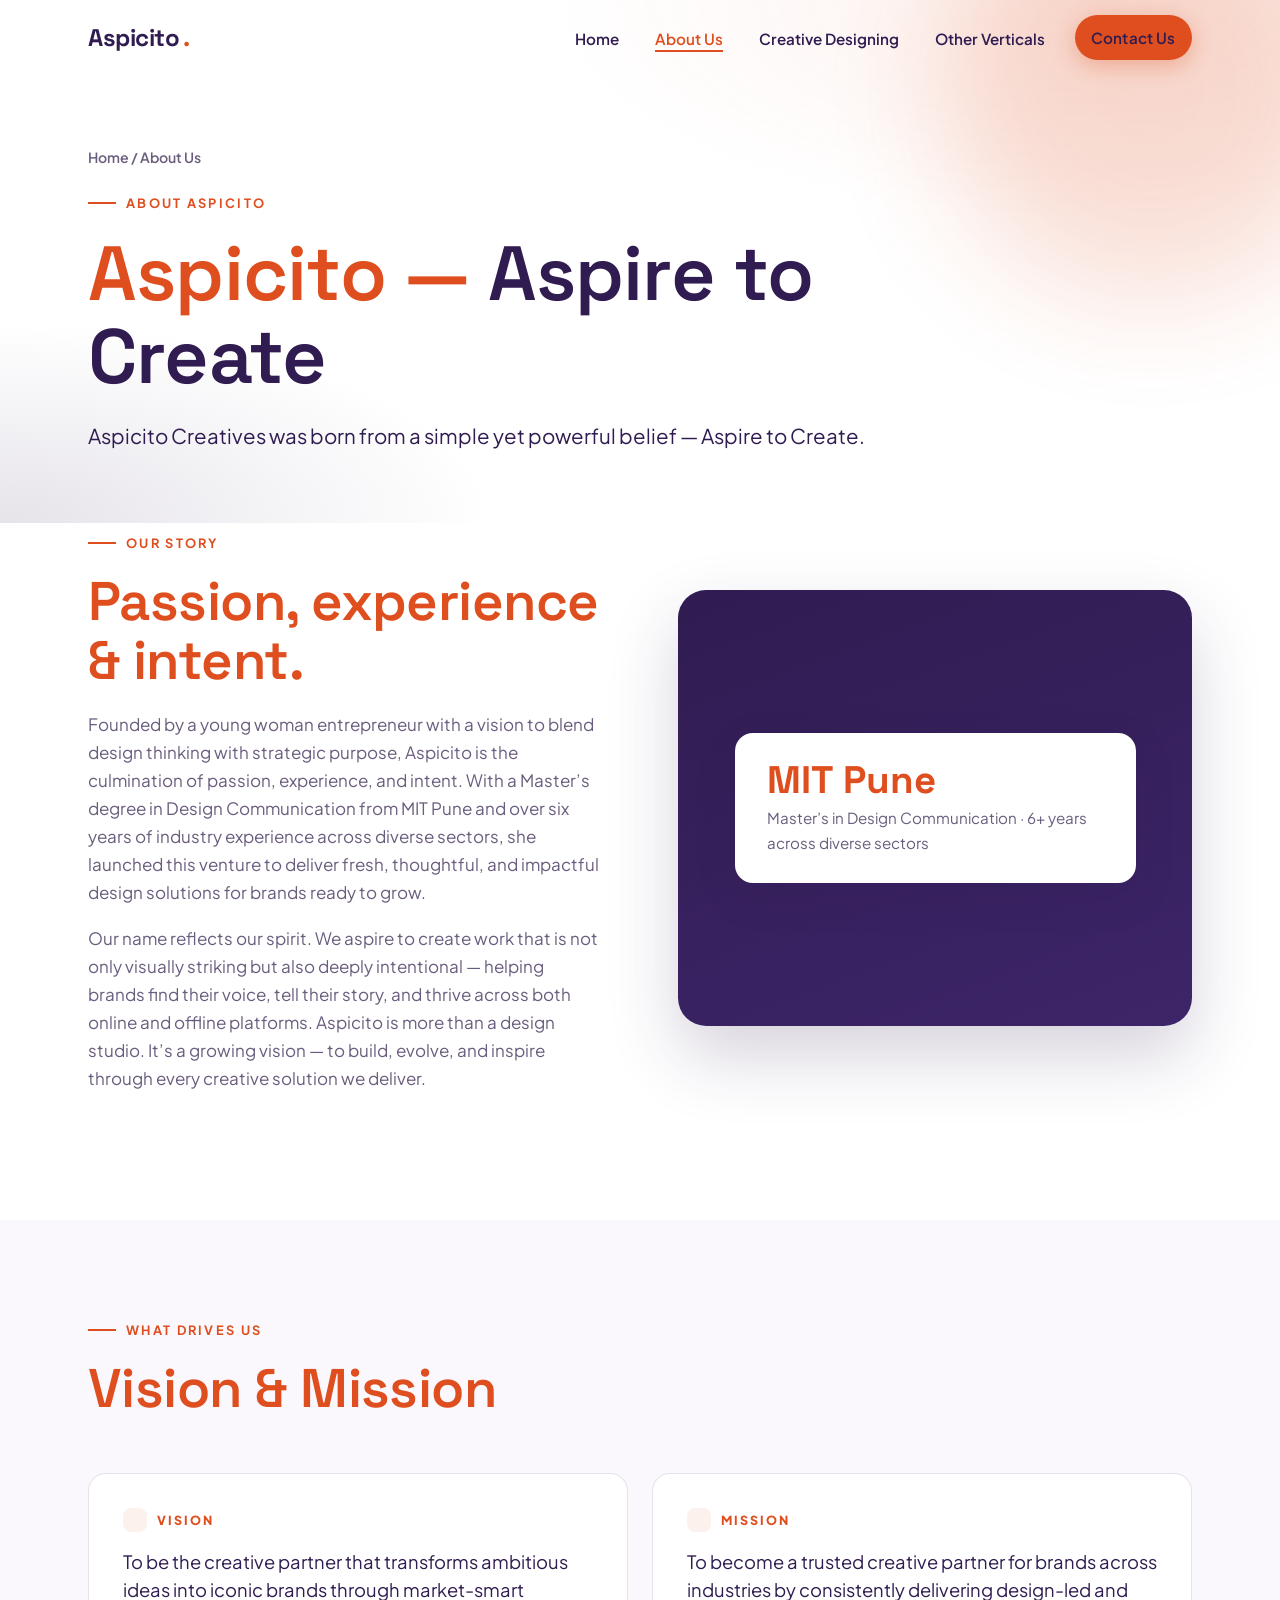
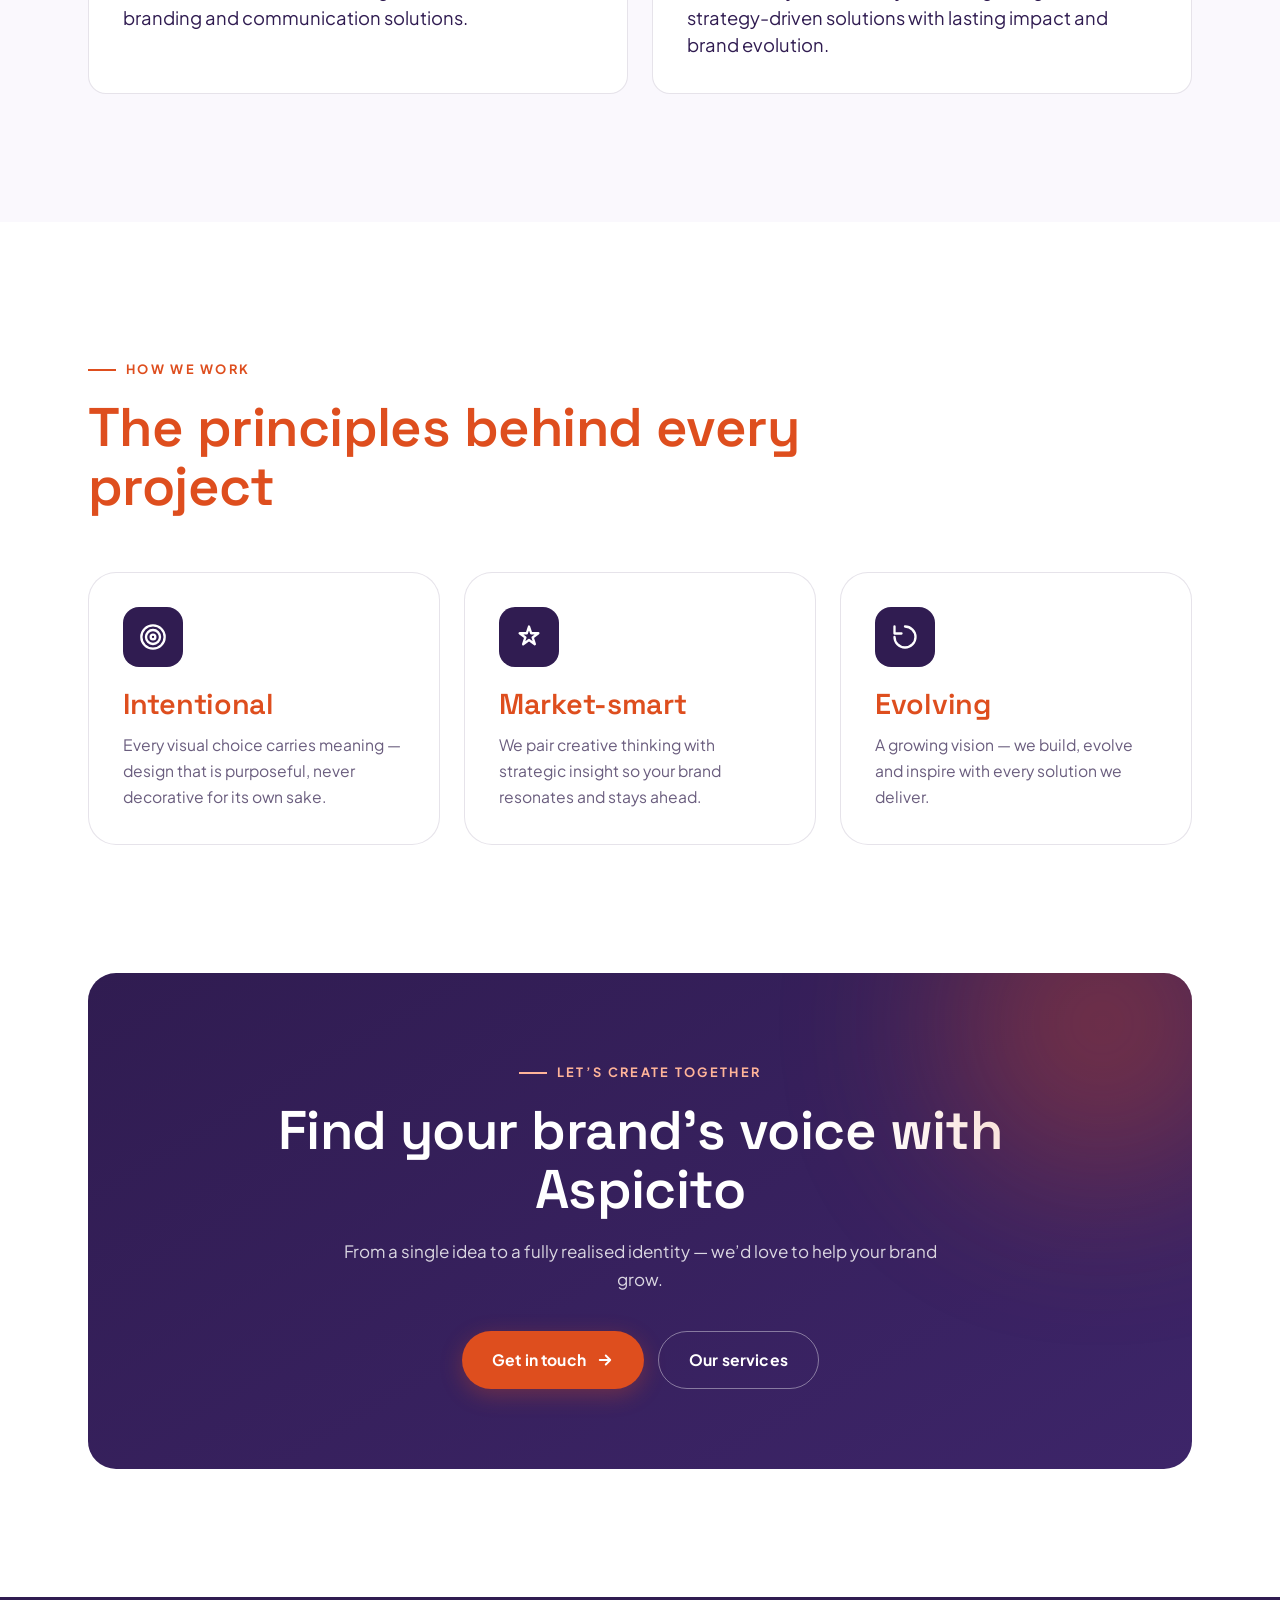
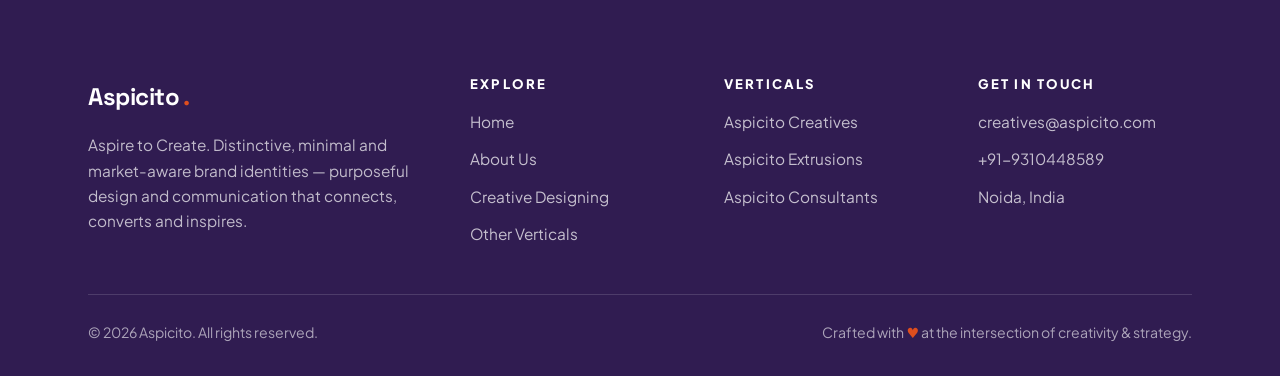
==== about.html @ 3bd6c70f "Website" ====
<!DOCTYPE html>
<html lang="en">
<head>
  <meta charset="UTF-8" />
  <meta name="viewport" content="width=device-width, initial-scale=1.0" />
  <title>About Us — Aspicito Creatives | Aspire to Create</title>
  <meta name="description" content="Aspicito Creatives was born from a simple yet powerful belief — Aspire to Create. Founded by a young woman entrepreneur blending design thinking with strategic purpose." />
  <link rel="preconnect" href="https://fonts.googleapis.com" />
  <link rel="preconnect" href="https://fonts.gstatic.com" crossorigin />
  <link href="https://fonts.googleapis.com/css2?family=Plus+Jakarta+Sans:wght@400;500;600;700;800&family=Space+Grotesk:wght@500;600;700&display=swap" rel="stylesheet" />
  <link rel="stylesheet" href="css/style.css" />
</head>
<body>
  <div class="scroll-progress"></div>

  <header class="header">
    <nav class="nav">
      <a href="index.html" class="brand">Aspicito<span class="dot">.</span></a>
      <ul class="nav-links">
        <li><a href="index.html">Home</a></li>
        <li><a href="about.html" class="active">About Us</a></li>
        <li><a href="creative-designing.html">Creative Designing</a></li>
        <li><a href="other-verticals.html">Other Verticals</a></li>
        <li><a href="contact.html" class="btn btn-secondary nav-cta">Contact Us</a></li>
      </ul>
      <button class="burger" aria-label="Toggle menu" aria-expanded="false"><span></span><span></span><span></span></button>
    </nav>
  </header>

  <main>
    <section class="page-hero">
      <div class="hero-bg"></div>
      <span class="blob b1"></span>
      <div class="container">
        <p class="crumb reveal"><a href="index.html">Home</a> / About Us</p>
        <span class="eyebrow reveal">About Aspicito</span>
        <h1 class="reveal" data-delay="1">Aspicito — <span class="ink">Aspire to Create</span></h1>
        <p class="lead reveal" data-delay="2">Aspicito Creatives was born from a simple yet powerful belief — Aspire to Create.</p>
      </div>
    </section>

    <!-- Story -->
    <section class="section-pad" style="padding-top:0;">
      <div class="container">
        <div class="split">
          <div class="split-body reveal">
            <span class="eyebrow">Our story</span>
            <h2>Passion, experience &amp; intent.</h2>
            <p style="margin-top:20px;color:var(--muted)">Founded by a young woman entrepreneur with a vision to blend design thinking with strategic purpose, Aspicito is the culmination of passion, experience, and intent. With a Master’s degree in Design Communication from MIT Pune and over six years of industry experience across diverse sectors, she launched this venture to deliver fresh, thoughtful, and impactful design solutions for brands ready to grow.</p>
            <p style="margin-top:18px;color:var(--muted)">Our name reflects our spirit. We aspire to create work that is not only visually striking but also deeply intentional — helping brands find their voice, tell their story, and thrive across both online and offline platforms. Aspicito is more than a design studio. It’s a growing vision — to build, evolve, and inspire through every creative solution we deliver.</p>
          </div>
          <div class="split-media reveal" data-delay="1">
            <div class="media-frame">
              <div class="mono">A.</div>
              <div class="badge">
                <div class="k">MIT Pune</div>
                <div class="v">Master’s in Design Communication · 6+ years across diverse sectors</div>
              </div>
            </div>
          </div>
        </div>
      </div>
    </section>

    <!-- Vision & Mission -->
    <section class="section-pad why" style="padding-top:clamp(48px,8vw,90px)">
      <div class="container">
        <div class="section-head reveal">
          <span class="eyebrow">What drives us</span>
          <h2>Vision &amp; Mission</h2>
        </div>
        <div class="grid grid-2">
          <div class="mv-card reveal">
            <span class="label">Vision</span>
            <p>To be the creative partner that transforms ambitious ideas into iconic brands through market-smart branding and communication solutions.</p>
          </div>
          <div class="mv-card reveal" data-delay="1">
            <span class="label">Mission</span>
            <p>To become a trusted creative partner for brands across industries by consistently delivering design-led and strategy-driven solutions with lasting impact and brand evolution.</p>
          </div>
        </div>
      </div>
    </section>

    <!-- Values -->
    <section class="section-pad">
      <div class="container">
        <div class="section-head reveal">
          <span class="eyebrow">How we work</span>
          <h2>The principles behind every project</h2>
        </div>
        <div class="grid grid-3">
          <article class="card reveal">
            <div class="icon"><svg viewBox="0 0 24 24" fill="none" stroke="currentColor" stroke-width="2" stroke-linecap="round" stroke-linejoin="round"><circle cx="12" cy="12" r="10"/><circle cx="12" cy="12" r="6"/><circle cx="12" cy="12" r="2"/></svg></div>
            <h3>Intentional</h3>
            <p>Every visual choice carries meaning — design that is purposeful, never decorative for its own sake.</p>
          </article>
          <article class="card reveal" data-delay="1">
            <div class="icon"><svg viewBox="0 0 24 24" fill="none" stroke="currentColor" stroke-width="2" stroke-linecap="round" stroke-linejoin="round"><path d="m12 3 1.9 5.8H20l-4.9 3.6 1.9 5.8L12 14.6 7 18.2l1.9-5.8L4 8.8h6.1L12 3Z"/></svg></div>
            <h3>Market-smart</h3>
            <p>We pair creative thinking with strategic insight so your brand resonates and stays ahead.</p>
          </article>
          <article class="card reveal" data-delay="2">
            <div class="icon"><svg viewBox="0 0 24 24" fill="none" stroke="currentColor" stroke-width="2" stroke-linecap="round" stroke-linejoin="round"><path d="M3 12a9 9 0 1 0 9-9"/><path d="M3 3v6h6"/></svg></div>
            <h3>Evolving</h3>
            <p>A growing vision — we build, evolve and inspire with every solution we deliver.</p>
          </article>
        </div>
      </div>
    </section>

    <!-- CTA -->
    <section class="section-pad" style="padding-top:0;">
      <div class="container">
        <div class="cta reveal">
          <span class="eyebrow">Let’s create together</span>
          <h2>Find your brand’s voice with Aspicito</h2>
          <p>From a single idea to a fully realised identity — we’d love to help your brand grow.</p>
          <div class="hero-actions">
            <a href="contact.html" class="btn btn-secondary">Get in touch
              <svg width="18" height="18" viewBox="0 0 24 24" fill="none" stroke="currentColor" stroke-width="2.5" stroke-linecap="round" stroke-linejoin="round"><path d="M5 12h14M13 6l6 6-6 6"/></svg>
            </a>
            <a href="creative-designing.html" class="btn btn-ghost" style="color:#fff;border-color:rgba(255,255,255,.4)">Our services</a>
          </div>
        </div>
      </div>
    </section>
  </main>

  <footer class="footer">
    <div class="container">
      <div class="footer-grid">
        <div>
          <a href="index.html" class="brand">Aspicito<span class="dot" style="color:var(--secondary)">.</span></a>
          <p>Aspire to Create. Distinctive, minimal and market-aware brand identities — purposeful design and communication that connects, converts and inspires.</p>
        </div>
        <div>
          <h5>Explore</h5>
          <div class="footer-links">
            <a href="index.html">Home</a>
            <a href="about.html">About Us</a>
            <a href="creative-designing.html">Creative Designing</a>
            <a href="other-verticals.html">Other Verticals</a>
          </div>
        </div>
        <div>
          <h5>Verticals</h5>
          <div class="footer-links">
            <a href="creative-designing.html">Aspicito Creatives</a>
            <a href="other-verticals.html">Aspicito Extrusions</a>
            <a href="other-verticals.html">Aspicito Consultants</a>
          </div>
        </div>
        <div>
          <h5>Get in touch</h5>
          <div class="footer-links">
            <a href="mailto:creatives@aspicito.com">creatives@aspicito.com</a>
            <a href="tel:+919310448589">+91-9310448589</a>
            <a href="contact.html">Noida, India</a>
          </div>
        </div>
      </div>
      <div class="footer-bottom">
        <span>© <span data-year>2026</span> Aspicito. All rights reserved.</span>
        <span>Crafted with <span class="heart">♥</span> at the intersection of creativity &amp; strategy.</span>
      </div>
    </div>
  </footer>

  <script src="js/main.js"></script>
</body>
</html>
---- css/style.css ----
/* ============================================================
   Aspicito — Design System
   Primary:   #301c51 (deep purple)  → body text, primary actions
   Secondary: #de4e1e (orange)       → headings, secondary actions
   Base:      #ffffff (white)
   ============================================================ */

:root {
  --primary: #301c51;
  --primary-600: #3d2569;
  --primary-300: #6a5191;
  --primary-soft: rgba(48, 28, 81, 0.06);
  --primary-soft-2: rgba(48, 28, 81, 0.12);

  --secondary: #de4e1e;
  --secondary-600: #c8431a;
  --secondary-soft: rgba(222, 78, 30, 0.08);

  --white: #ffffff;
  --ink: #301c51;
  --muted: #6a5d7e;
  --line: rgba(48, 28, 81, 0.12);
  --bg-tint: #faf8fd;

  --radius-sm: 10px;
  --radius: 18px;
  --radius-lg: 28px;

  --shadow-sm: 0 4px 18px rgba(48, 28, 81, 0.08);
  --shadow-md: 0 14px 40px rgba(48, 28, 81, 0.14);
  --shadow-lg: 0 30px 70px rgba(48, 28, 81, 0.20);

  --container: 1200px;
  --header-h: 76px;

  --font-display: 'Clash Display', 'Space Grotesk', system-ui, sans-serif;
  --font-body: 'Plus Jakarta Sans', system-ui, -apple-system, sans-serif;

  --ease: cubic-bezier(0.22, 1, 0.36, 1);
}

/* ---------- Reset ---------- */
*, *::before, *::after { box-sizing: border-box; margin: 0; padding: 0; }
html { scroll-behavior: smooth; -webkit-text-size-adjust: 100%; }
body {
  font-family: var(--font-body);
  color: var(--primary);
  background: var(--white);
  line-height: 1.65;
  font-size: 17px;
  overflow-x: hidden;
  -webkit-font-smoothing: antialiased;
}
img { max-width: 100%; display: block; }
a { color: inherit; text-decoration: none; }
ul { list-style: none; }
button { font-family: inherit; cursor: pointer; border: none; background: none; }

/* ---------- Typography ---------- */
h1, h2, h3, h4, h5 {
  font-family: var(--font-display);
  color: var(--secondary);
  line-height: 1.08;
  font-weight: 600;
  letter-spacing: -0.01em;
}
h1 { font-size: clamp(2.6rem, 6vw, 5rem); }
h2 { font-size: clamp(2rem, 4.4vw, 3.4rem); }
h3 { font-size: clamp(1.3rem, 2.4vw, 1.8rem); }
p { color: var(--primary); }

.container {
  width: 100%;
  max-width: var(--container);
  margin-inline: auto;
  padding-inline: clamp(20px, 5vw, 48px);
}

section { position: relative; }
.section-pad { padding-block: clamp(64px, 10vw, 130px); }

.eyebrow {
  display: inline-flex;
  align-items: center;
  gap: 10px;
  font-family: var(--font-body);
  font-weight: 700;
  font-size: 0.8rem;
  letter-spacing: 0.18em;
  text-transform: uppercase;
  color: var(--secondary);
  margin-bottom: 18px;
}
.eyebrow::before {
  content: "";
  width: 28px; height: 2px;
  background: var(--secondary);
  display: inline-block;
}

.lead {
  font-size: clamp(1.05rem, 1.6vw, 1.3rem);
  color: var(--primary);
  max-width: 60ch;
}

/* ---------- Buttons ---------- */
.btn {
  display: inline-flex;
  align-items: center;
  gap: 10px;
  padding: 15px 30px;
  border-radius: 100px;
  font-weight: 700;
  font-size: 0.98rem;
  letter-spacing: 0.01em;
  transition: transform .35s var(--ease), box-shadow .35s var(--ease), background .3s ease, color .3s ease;
  will-change: transform;
}
.btn svg { transition: transform .35s var(--ease); }
.btn:hover svg { transform: translateX(4px); }

.btn-primary {
  background: var(--primary);
  color: var(--white);
  box-shadow: var(--shadow-sm);
}
.btn-primary:hover { background: var(--primary-600); transform: translateY(-3px); box-shadow: var(--shadow-md); }

.btn-secondary {
  background: var(--secondary);
  color: var(--white);
  box-shadow: 0 6px 22px rgba(222, 78, 30, 0.32);
}
.btn-secondary:hover { background: var(--secondary-600); transform: translateY(-3px); box-shadow: 0 14px 34px rgba(222, 78, 30, 0.4); }

.btn-ghost {
  background: transparent;
  color: var(--primary);
  border: 1.5px solid var(--line);
}
.btn-ghost:hover { border-color: var(--primary); transform: translateY(-3px); }

/* ============================================================
   Header / Navigation
   ============================================================ */
.header {
  position: fixed;
  inset: 0 0 auto 0;
  height: var(--header-h);
  z-index: 1000;
  display: flex;
  align-items: center;
  transition: background .4s ease, box-shadow .4s ease, height .4s ease;
}
.header.scrolled {
  background: rgba(255, 255, 255, 0.85);
  backdrop-filter: saturate(180%) blur(16px);
  -webkit-backdrop-filter: saturate(180%) blur(16px);
  box-shadow: 0 1px 0 var(--line);
}
.nav {
  width: 100%;
  max-width: var(--container);
  margin-inline: auto;
  padding-inline: clamp(20px, 5vw, 48px);
  display: flex;
  align-items: center;
  justify-content: space-between;
}
.brand {
  font-family: var(--font-display);
  font-weight: 700;
  font-size: 1.5rem;
  letter-spacing: -0.02em;
  color: var(--primary);
  display: inline-flex;
  align-items: center;
  gap: 4px;
}
.brand .dot { color: var(--secondary); }

.nav-links {
  display: flex;
  align-items: center;
  gap: 4px;
}
.nav-links a {
  position: relative;
  padding: 10px 16px;
  font-weight: 600;
  font-size: 0.95rem;
  color: var(--primary);
  border-radius: 100px;
  transition: color .25s ease, background .25s ease;
}
.nav-links a::after {
  content: "";
  position: absolute;
  left: 16px; right: 16px; bottom: 6px;
  height: 2px;
  background: var(--secondary);
  transform: scaleX(0);
  transform-origin: left;
  transition: transform .3s var(--ease);
}
.nav-links a:hover { color: var(--secondary); }
.nav-links a:hover::after,
.nav-links a.active::after { transform: scaleX(1); }
.nav-links a.active { color: var(--secondary); }

.nav-cta { margin-left: 10px; padding: 11px 22px; }

.burger {
  display: none;
  width: 46px; height: 46px;
  border-radius: 12px;
  position: relative;
  background: var(--primary-soft);
}
.burger span {
  position: absolute;
  left: 12px; right: 12px;
  height: 2px;
  background: var(--primary);
  border-radius: 2px;
  transition: transform .35s var(--ease), opacity .25s ease, top .35s var(--ease);
}
.burger span:nth-child(1) { top: 16px; }
.burger span:nth-child(2) { top: 22px; }
.burger span:nth-child(3) { top: 28px; }
body.nav-open .burger span:nth-child(1) { top: 22px; transform: rotate(45deg); }
body.nav-open .burger span:nth-child(2) { opacity: 0; }
body.nav-open .burger span:nth-child(3) { top: 22px; transform: rotate(-45deg); }

/* ============================================================
   Hero
   ============================================================ */
.hero {
  position: relative;
  padding-top: calc(var(--header-h) + 70px);
  padding-bottom: clamp(60px, 9vw, 120px);
  overflow: hidden;
}
.hero-bg {
  position: absolute;
  inset: 0;
  z-index: -1;
  background:
    radial-gradient(60% 60% at 85% 0%, var(--secondary-soft), transparent 70%),
    radial-gradient(55% 55% at 0% 100%, var(--primary-soft-2), transparent 70%);
}
.blob {
  position: absolute;
  border-radius: 50%;
  filter: blur(60px);
  opacity: .5;
  z-index: -1;
  animation: float 14s ease-in-out infinite;
}
.blob.b1 { width: 420px; height: 420px; background: var(--secondary); top: -120px; right: -80px; opacity:.18; }
.blob.b2 { width: 380px; height: 380px; background: var(--primary-300); bottom: -140px; left: -100px; opacity:.22; animation-delay: -5s; }
@keyframes float {
  0%, 100% { transform: translate(0,0) scale(1); }
  50% { transform: translate(20px, -30px) scale(1.08); }
}

.hero-inner { max-width: 980px; }
.hero h1 { color: var(--secondary); }
.hero h1 .ink { color: var(--primary); }
.hero .lead { margin-top: 26px; }
.hero-actions { margin-top: 38px; display: flex; gap: 14px; flex-wrap: wrap; }

.hero-stats {
  margin-top: 64px;
  display: grid;
  grid-template-columns: repeat(3, 1fr);
  gap: 24px;
  max-width: 720px;
}
.stat .num {
  font-family: var(--font-display);
  font-size: clamp(2rem, 4vw, 3rem);
  font-weight: 700;
  color: var(--secondary);
  line-height: 1;
}
.stat .label { color: var(--muted); font-size: .92rem; margin-top: 8px; font-weight: 500; }

/* Marquee */
.marquee {
  border-block: 1px solid var(--line);
  padding-block: 22px;
  overflow: hidden;
  background: var(--bg-tint);
}
.marquee-track {
  display: flex;
  gap: 56px;
  white-space: nowrap;
  width: max-content;
  animation: scroll-x 28s linear infinite;
}
.marquee-track span {
  font-family: var(--font-display);
  font-size: clamp(1.4rem, 3vw, 2.2rem);
  font-weight: 600;
  color: var(--primary);
  display: inline-flex;
  align-items: center;
  gap: 56px;
  opacity: .85;
}
.marquee-track span::after { content: "✦"; color: var(--secondary); }
@keyframes scroll-x { to { transform: translateX(-50%); } }

/* ============================================================
   Section heading block
   ============================================================ */
.section-head { max-width: 720px; margin-bottom: 56px; }
.section-head.center { margin-inline: auto; text-align: center; }
.section-head.center .eyebrow { justify-content: center; }
.section-head p { color: var(--muted); margin-top: 16px; font-size: 1.08rem; }

/* ============================================================
   Service cards
   ============================================================ */
.grid { display: grid; gap: 24px; }
.grid-2 { grid-template-columns: repeat(2, 1fr); }
.grid-3 { grid-template-columns: repeat(3, 1fr); }
.grid-4 { grid-template-columns: repeat(4, 1fr); }

.card {
  background: var(--white);
  border: 1px solid var(--line);
  border-radius: var(--radius-lg);
  padding: 34px;
  transition: transform .45s var(--ease), box-shadow .45s var(--ease), border-color .3s ease;
  position: relative;
  overflow: hidden;
}
.card::before {
  content: "";
  position: absolute;
  inset: 0;
  background: linear-gradient(160deg, var(--secondary-soft), transparent 60%);
  opacity: 0;
  transition: opacity .4s ease;
}
.card:hover { transform: translateY(-8px); box-shadow: var(--shadow-md); border-color: transparent; }
.card:hover::before { opacity: 1; }
.card > * { position: relative; }

.card .icon {
  width: 60px; height: 60px;
  border-radius: 16px;
  display: grid;
  place-items: center;
  background: var(--primary);
  color: var(--white);
  margin-bottom: 22px;
  transition: transform .45s var(--ease), background .3s ease;
}
.card:hover .icon { transform: rotate(-8deg) scale(1.06); background: var(--secondary); }
.card .icon svg { width: 28px; height: 28px; }
.card h3 { color: var(--secondary); margin-bottom: 12px; }
.card p { color: var(--muted); font-size: .98rem; }

.card .tag-row { display: flex; flex-wrap: wrap; gap: 8px; margin-top: 18px; }
.tag {
  font-size: .78rem;
  font-weight: 600;
  padding: 6px 13px;
  border-radius: 100px;
  background: var(--primary-soft);
  color: var(--primary);
}

/* ============================================================
   Why choose us
   ============================================================ */
.why { background: var(--bg-tint); }
.feature {
  display: flex;
  gap: 18px;
  padding: 28px;
  border-radius: var(--radius);
  background: var(--white);
  border: 1px solid var(--line);
  transition: transform .4s var(--ease), box-shadow .4s var(--ease);
}
.feature:hover { transform: translateY(-6px); box-shadow: var(--shadow-sm); }
.feature .fnum {
  font-family: var(--font-display);
  font-weight: 700;
  font-size: 1.4rem;
  color: var(--secondary);
  flex: none;
  width: 48px; height: 48px;
  display: grid; place-items: center;
  border-radius: 14px;
  background: var(--secondary-soft);
}
.feature h3 { color: var(--secondary); font-size: 1.25rem; margin-bottom: 6px; }
.feature p { color: var(--muted); font-size: .96rem; }

/* ============================================================
   Split / about
   ============================================================ */
.split { display: grid; grid-template-columns: 1fr 1fr; gap: clamp(32px, 6vw, 80px); align-items: center; }
.split.reverse .split-media { order: -1; }

.media-frame {
  position: relative;
  border-radius: var(--radius-lg);
  overflow: hidden;
  aspect-ratio: 4/3.4;
  background: linear-gradient(160deg, var(--primary), var(--primary-600));
  display: grid;
  place-items: center;
  box-shadow: var(--shadow-lg);
}
.media-frame .mono {
  font-family: var(--font-display);
  font-size: clamp(4rem, 12vw, 9rem);
  font-weight: 700;
  color: rgba(255,255,255,0.10);
  position: absolute;
  inset: 0;
  display: grid;
  place-items: center;
  letter-spacing: -.04em;
}
.media-frame .badge {
  position: relative;
  background: var(--white);
  border-radius: var(--radius);
  padding: 28px 32px;
  max-width: 78%;
  box-shadow: var(--shadow-md);
}
.media-frame .badge .k { font-family: var(--font-display); font-size: 2.4rem; color: var(--secondary); font-weight: 700; line-height:1; }
.media-frame .badge .v { color: var(--muted); margin-top: 6px; font-size: .95rem; }

/* mission/vision cards */
.mv-card {
  border-radius: var(--radius);
  padding: 34px;
  border: 1px solid var(--line);
  background: var(--white);
  transition: transform .4s var(--ease), box-shadow .4s var(--ease);
}
.mv-card:hover { transform: translateY(-6px); box-shadow: var(--shadow-md); }
.mv-card .label {
  font-family: var(--font-body);
  font-weight: 800;
  letter-spacing: .16em;
  font-size: .78rem;
  text-transform: uppercase;
  color: var(--secondary);
  display:flex; align-items:center; gap:10px;
}
.mv-card .label::before { content:""; width:24px; height:24px; border-radius:8px; background:var(--secondary-soft); display:inline-block; }
.mv-card p { margin-top: 16px; font-size: 1.15rem; color: var(--primary); line-height: 1.5; }

/* ============================================================
   Accordion (creative designing sub-services)
   ============================================================ */
.accordion { border-top: 1px solid var(--line); }
.acc-item { border-bottom: 1px solid var(--line); }
.acc-head {
  width: 100%;
  display: flex;
  align-items: center;
  justify-content: space-between;
  gap: 20px;
  padding: 28px 4px;
  text-align: left;
}
.acc-head h3 { color: var(--primary); transition: color .3s ease; font-size: clamp(1.2rem,2.4vw,1.7rem); }
.acc-item.open .acc-head h3 { color: var(--secondary); }
.acc-icon {
  flex: none;
  width: 42px; height: 42px;
  border-radius: 50%;
  border: 1.5px solid var(--line);
  display: grid; place-items: center;
  position: relative;
  transition: background .3s ease, border-color .3s ease, transform .4s var(--ease);
}
.acc-icon::before, .acc-icon::after {
  content:""; position:absolute; background: var(--primary); border-radius: 2px;
  transition: background .3s ease, transform .4s var(--ease);
}
.acc-icon::before { width: 16px; height: 2px; }
.acc-icon::after { width: 2px; height: 16px; }
.acc-item.open .acc-icon { background: var(--secondary); border-color: var(--secondary); transform: rotate(90deg); }
.acc-item.open .acc-icon::before,
.acc-item.open .acc-icon::after { background: #fff; }
.acc-item.open .acc-icon::after { transform: scaleY(0); }
.acc-body { overflow: hidden; max-height: 0; transition: max-height .5s var(--ease); }
.acc-body-inner { padding: 0 4px 30px; max-width: 75ch; color: var(--muted); }
.acc-body-inner .tag-row { margin-top: 20px; }

/* ============================================================
   Vertical (other verticals) cards
   ============================================================ */
.vertical-card {
  position: relative;
  border-radius: var(--radius-lg);
  overflow: hidden;
  padding: 44px;
  color: var(--white);
  min-height: 320px;
  display: flex;
  flex-direction: column;
  justify-content: flex-end;
  isolation: isolate;
  transition: transform .45s var(--ease), box-shadow .45s var(--ease);
}
.vertical-card:hover { transform: translateY(-8px); box-shadow: var(--shadow-lg); }
.vertical-card::before {
  content:""; position:absolute; inset:0; z-index:-1;
  transition: transform .6s var(--ease);
}
.vertical-card:hover::before { transform: scale(1.06); }
.vc-purple::before { background: linear-gradient(150deg, var(--primary), #1d1033); }
.vc-orange::before { background: linear-gradient(150deg, var(--secondary), #a8330f); }
.vertical-card .vc-tag { font-size:.78rem; letter-spacing:.16em; text-transform:uppercase; font-weight:700; opacity:.8; }
.vertical-card h3 { color: var(--white); margin: 12px 0 14px; font-size: clamp(1.6rem,3vw,2.2rem); }
.vertical-card p { color: rgba(255,255,255,0.86); font-size: .98rem; margin-bottom: 22px; }
.vertical-card .vc-link {
  display:inline-flex; align-items:center; gap:10px; font-weight:700;
  align-self: flex-start;
  border-bottom: 2px solid rgba(255,255,255,.4);
  padding-bottom: 4px;
  transition: gap .3s ease, border-color .3s ease;
}
.vertical-card .vc-link:hover { gap: 16px; border-color: #fff; }

/* highlight list */
.hl-list { display: grid; gap: 14px; }
.hl-item {
  display: flex; gap: 16px; align-items: flex-start;
  padding: 22px 24px;
  border-radius: var(--radius);
  background: var(--white);
  border: 1px solid var(--line);
  transition: transform .35s var(--ease), border-color .3s ease, box-shadow .35s var(--ease);
}
.hl-item:hover { transform: translateX(6px); border-color: var(--secondary); box-shadow: var(--shadow-sm); }
.hl-item .check {
  flex: none; width: 30px; height: 30px; border-radius: 50%;
  background: var(--secondary-soft); color: var(--secondary);
  display: grid; place-items: center;
}
.hl-item p { color: var(--primary); font-size: .98rem; margin: 0; }

/* ============================================================
   CTA band
   ============================================================ */
.cta {
  border-radius: var(--radius-lg);
  background: linear-gradient(150deg, var(--primary), var(--primary-600));
  padding: clamp(40px, 7vw, 80px);
  text-align: center;
  position: relative;
  overflow: hidden;
}
.cta::after {
  content:""; position:absolute; width:300px; height:300px; border-radius:50%;
  background: var(--secondary); filter: blur(90px); opacity:.4; top:-100px; right:-60px;
}
.cta .eyebrow { color: #ffb499; justify-content: center; }
.cta .eyebrow::before { background:#ffb499; }
.cta h2 { color: #fff; position: relative; }
.cta p { color: rgba(255,255,255,0.82); max-width: 52ch; margin: 18px auto 32px; position: relative; }
.cta .hero-actions { justify-content: center; position: relative; }

/* ============================================================
   Contact
   ============================================================ */
.contact-card {
  border: 1px solid var(--line);
  border-radius: var(--radius-lg);
  padding: 36px;
  background: var(--white);
  transition: transform .4s var(--ease), box-shadow .4s var(--ease), border-color .3s ease;
  height: 100%;
}
.contact-card:hover { transform: translateY(-6px); box-shadow: var(--shadow-md); border-color: var(--secondary); }
.contact-card .cc-name { color: var(--secondary); font-family: var(--font-display); font-size: 1.4rem; font-weight: 700; }
.contact-card .cc-row { display: flex; gap: 12px; align-items: flex-start; margin-top: 18px; color: var(--primary); font-size: .96rem; }
.contact-card .cc-row svg { flex:none; width:20px; height:20px; color: var(--secondary); margin-top: 3px; }
.contact-card a:hover { color: var(--secondary); }

.form-grid { display: grid; gap: 18px; }
.field { display: flex; flex-direction: column; gap: 8px; }
.field label { font-weight: 700; font-size: .85rem; color: var(--primary); letter-spacing:.02em; }
.field input, .field textarea, .field select {
  font-family: inherit; font-size: 1rem;
  padding: 14px 16px;
  border: 1.5px solid var(--line);
  border-radius: 12px;
  background: var(--white);
  color: var(--primary);
  transition: border-color .25s ease, box-shadow .25s ease;
}
.field input:focus, .field textarea:focus, .field select:focus {
  outline: none; border-color: var(--secondary);
  box-shadow: 0 0 0 4px var(--secondary-soft);
}
.field textarea { resize: vertical; min-height: 130px; }

.form-note { font-size:.88rem; color: var(--muted); }
.form-status { font-weight:600; font-size:.95rem; min-height: 22px; }
.form-status.ok { color: var(--secondary); }

/* ============================================================
   Footer
   ============================================================ */
.footer {
  background: var(--primary);
  color: rgba(255,255,255,0.78);
  padding-block: clamp(50px, 7vw, 80px) 32px;
}
.footer .brand { color: #fff; }
.footer-grid {
  display: grid;
  grid-template-columns: 1.6fr 1fr 1fr 1fr;
  gap: 40px;
  padding-bottom: 48px;
  border-bottom: 1px solid rgba(255,255,255,0.14);
}
.footer p { color: rgba(255,255,255,0.7); font-size: .96rem; margin-top: 16px; max-width: 36ch; }
.footer h5 { color: #fff; font-family: var(--font-body); font-weight: 800; font-size: .82rem; letter-spacing:.16em; text-transform: uppercase; margin-bottom: 18px; }
.footer-links { display: grid; gap: 12px; }
.footer-links a { color: rgba(255,255,255,0.72); font-size: .96rem; transition: color .25s ease, padding-left .25s ease; }
.footer-links a:hover { color: var(--secondary); padding-left: 6px; }
.footer-bottom {
  padding-top: 26px;
  display: flex; flex-wrap: wrap; gap: 14px;
  align-items: center; justify-content: space-between;
  font-size: .88rem; color: rgba(255,255,255,0.6);
}
.footer-bottom .heart { color: var(--secondary); }

/* ============================================================
   Scroll reveal
   ============================================================ */
.reveal { opacity: 0; transform: translateY(28px); transition: opacity .8s var(--ease), transform .8s var(--ease); }
.reveal.in { opacity: 1; transform: none; }
.reveal[data-delay="1"] { transition-delay: .08s; }
.reveal[data-delay="2"] { transition-delay: .16s; }
.reveal[data-delay="3"] { transition-delay: .24s; }
.reveal[data-delay="4"] { transition-delay: .32s; }

/* progress bar */
.scroll-progress {
  position: fixed; top: 0; left: 0; height: 3px; width: 0;
  background: linear-gradient(90deg, var(--secondary), var(--primary-300));
  z-index: 1100;
  transition: width .1s linear;
}

/* page hero (interior) */
.page-hero { padding-top: calc(var(--header-h) + 70px); padding-bottom: clamp(40px,6vw,70px); position: relative; overflow:hidden; }
.page-hero .hero-bg { position:absolute; }
.page-hero .crumb { color: var(--muted); font-weight:600; font-size:.88rem; margin-bottom: 14px; }
.page-hero .crumb a:hover { color: var(--secondary); }
.page-hero h1 { color: var(--secondary); max-width: 16ch; }
.page-hero h1 .ink { color: var(--primary); }
.page-hero .lead { margin-top: 22px; }

/* ============================================================
   Responsive
   ============================================================ */
@media (max-width: 980px) {
  .grid-3, .grid-4 { grid-template-columns: repeat(2, 1fr); }
  .split { grid-template-columns: 1fr; }
  .split.reverse .split-media { order: 0; }
  .footer-grid { grid-template-columns: 1fr 1fr; }
}

@media (max-width: 760px) {
  body { font-size: 16px; }
  .nav-links {
    position: fixed;
    inset: var(--header-h) 0 auto 0;
    flex-direction: column;
    align-items: stretch;
    gap: 4px;
    background: rgba(255,255,255,0.98);
    backdrop-filter: blur(16px);
    padding: 18px clamp(20px,5vw,48px) 28px;
    box-shadow: var(--shadow-md);
    transform: translateY(-120%);
    transition: transform .45s var(--ease);
    border-top: 1px solid var(--line);
    max-height: calc(100vh - var(--header-h));
    overflow-y: auto;
  }
  body.nav-open .nav-links { transform: translateY(0); }
  .nav-links a { padding: 14px 16px; font-size: 1.05rem; border-radius: 12px; }
  .nav-links a::after { display: none; }
  .nav-links a:hover, .nav-links a.active { background: var(--primary-soft); }
  .nav-cta { margin-left: 0; margin-top: 8px; justify-content: center; }
  .burger { display: block; }

  .hero-stats { grid-template-columns: 1fr; gap: 18px; max-width: 360px; }
  .grid-2, .grid-3, .grid-4 { grid-template-columns: 1fr; }
  .footer-grid { grid-template-columns: 1fr; gap: 32px; }
  .hero-actions .btn { width: 100%; justify-content: center; }
}

@media (prefers-reduced-motion: reduce) {
  *, *::before, *::after { animation: none !important; transition: none !important; }
  html { scroll-behavior: auto; }
  .reveal { opacity: 1; transform: none; }
}
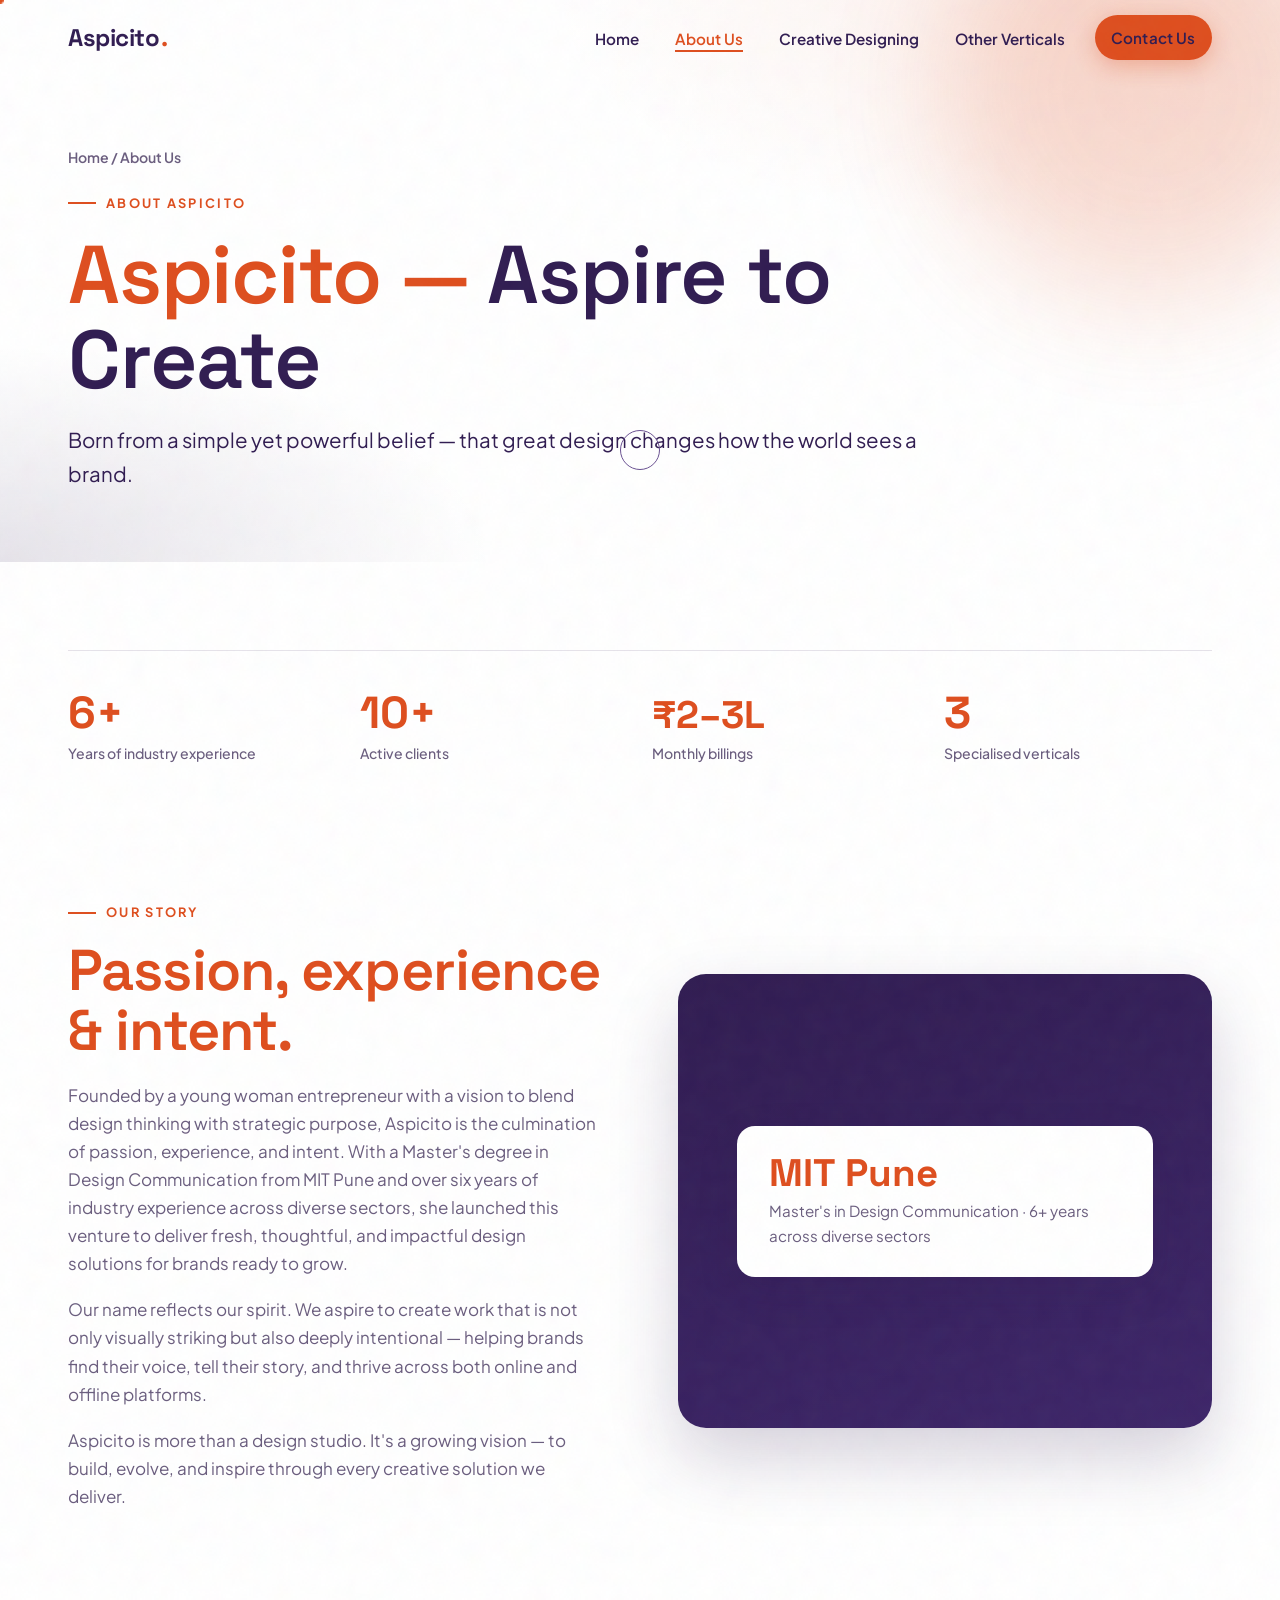
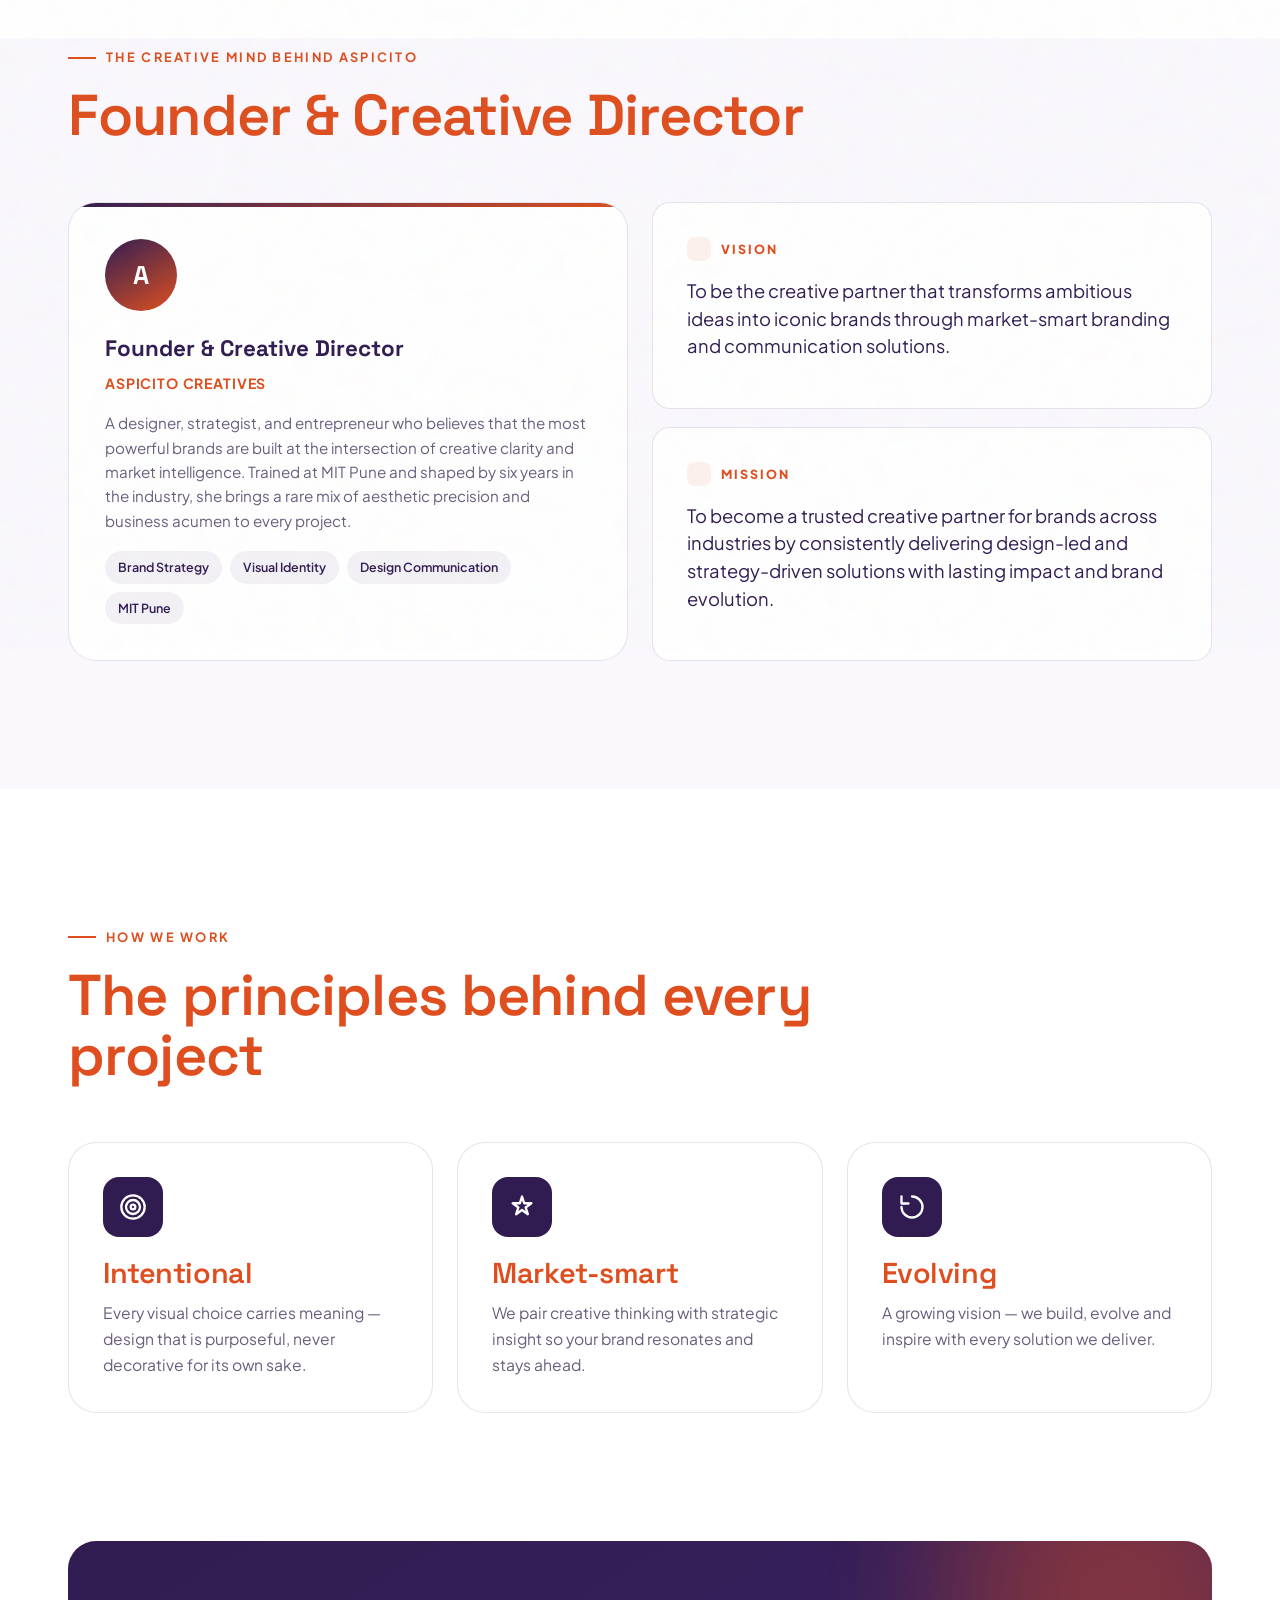
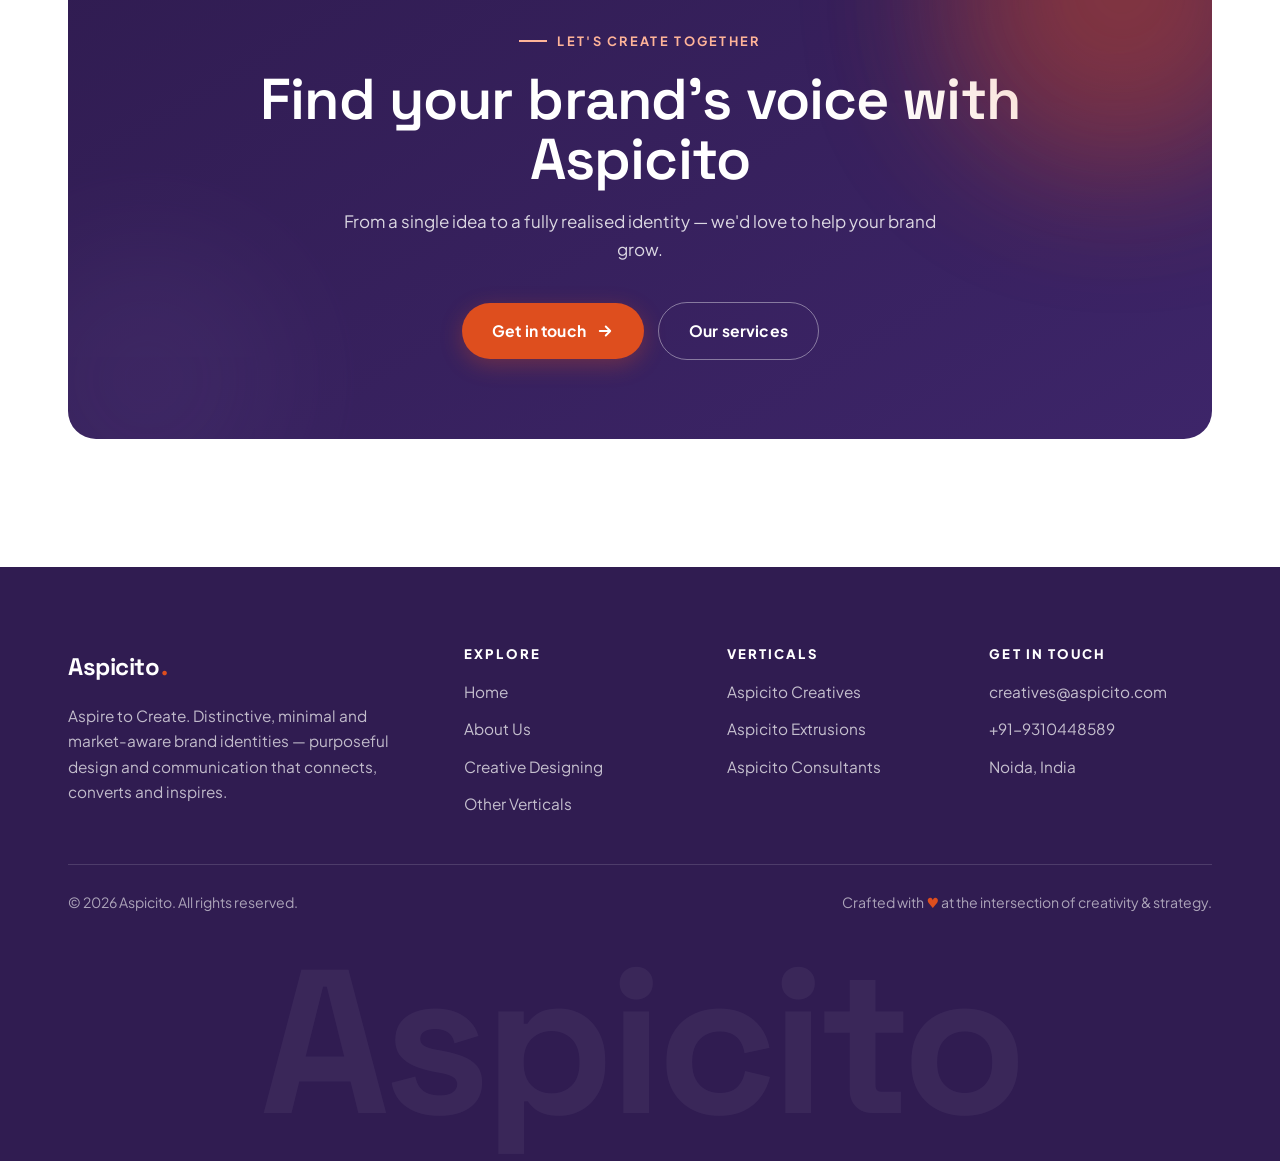
==== commit b0383aae: "Updated Website" ====
--- a/about.html
+++ b/about.html
@@ -7,10 +7,24 @@
   <meta name="description" content="Aspicito Creatives was born from a simple yet powerful belief — Aspire to Create. Founded by a young woman entrepreneur blending design thinking with strategic purpose." />
   <link rel="preconnect" href="https://fonts.googleapis.com" />
   <link rel="preconnect" href="https://fonts.gstatic.com" crossorigin />
-  <link href="https://fonts.googleapis.com/css2?family=Plus+Jakarta+Sans:wght@400;500;600;700;800&family=Space+Grotesk:wght@500;600;700&display=swap" rel="stylesheet" />
+  <link href="https://fonts.googleapis.com/css2?family=Plus+Jakarta+Sans:ital,wght@0,400;0,500;0,600;0,700;0,800;1,400&family=Space+Grotesk:wght@500;600;700&display=swap" rel="stylesheet" />
+  <link href="https://api.fontshare.com/v2/css?f[]=clash-display@500,600,700&display=swap" rel="stylesheet" />
   <link rel="stylesheet" href="css/style.css" />
 </head>
 <body>
+
+  <!-- Preloader -->
+  <div class="preloader" id="preloader">
+    <div class="pre-inner">
+      <div class="pre-word" id="preWord">
+        <span>A</span><span>s</span><span>p</span><span>i</span><span>c</span><span>i</span><span>t</span><span>o</span><span class="dot">.</span>
+      </div>
+      <div class="pre-bar"></div>
+      <p class="pre-tag">About Us</p>
+    </div>
+  </div>
+
+  <div class="grain" aria-hidden="true"></div>
   <div class="scroll-progress"></div>
 
   <header class="header">
@@ -28,6 +42,7 @@
   </header>
 
   <main>
+    <!-- ═══════════════ PAGE HERO ═══════════════ -->
     <section class="page-hero">
       <div class="hero-bg"></div>
       <span class="blob b1"></span>
@@ -35,26 +50,51 @@
         <p class="crumb reveal"><a href="index.html">Home</a> / About Us</p>
         <span class="eyebrow reveal">About Aspicito</span>
         <h1 class="reveal" data-delay="1">Aspicito — <span class="ink">Aspire to Create</span></h1>
-        <p class="lead reveal" data-delay="2">Aspicito Creatives was born from a simple yet powerful belief — Aspire to Create.</p>
-      </div>
-    </section>
-
-    <!-- Story -->
-    <section class="section-pad" style="padding-top:0;">
+        <p class="lead reveal" data-delay="2">Born from a simple yet powerful belief — that great design changes how the world sees a brand.</p>
+      </div>
+    </section>
+
+    <!-- ═══════════════ FOUNDER STATS ═══════════════ -->
+    <section class="section-pad" style="padding-top:clamp(20px,4vw,40px);padding-bottom:0">
+      <div class="container">
+        <div class="founder-stats">
+          <div class="founder-stat reveal">
+            <div class="fs-num"><span data-count="6" data-suffix="+">6+</span></div>
+            <div class="fs-label">Years of industry experience</div>
+          </div>
+          <div class="founder-stat reveal" data-delay="1">
+            <div class="fs-num"><span data-count="10" data-suffix="+">10+</span></div>
+            <div class="fs-label">Active clients</div>
+          </div>
+          <div class="founder-stat reveal" data-delay="2">
+            <div class="fs-num"><span class="static-num" style="font-size:clamp(1.8rem,3vw,2.6rem)">₹2–3L</span></div>
+            <div class="fs-label">Monthly billings</div>
+          </div>
+          <div class="founder-stat reveal" data-delay="3">
+            <div class="fs-num"><span data-count="3" data-suffix="">3</span></div>
+            <div class="fs-label">Specialised verticals</div>
+          </div>
+        </div>
+      </div>
+    </section>
+
+    <!-- ═══════════════ STORY ═══════════════ -->
+    <section class="section-pad">
       <div class="container">
         <div class="split">
           <div class="split-body reveal">
             <span class="eyebrow">Our story</span>
             <h2>Passion, experience &amp; intent.</h2>
-            <p style="margin-top:20px;color:var(--muted)">Founded by a young woman entrepreneur with a vision to blend design thinking with strategic purpose, Aspicito is the culmination of passion, experience, and intent. With a Master’s degree in Design Communication from MIT Pune and over six years of industry experience across diverse sectors, she launched this venture to deliver fresh, thoughtful, and impactful design solutions for brands ready to grow.</p>
-            <p style="margin-top:18px;color:var(--muted)">Our name reflects our spirit. We aspire to create work that is not only visually striking but also deeply intentional — helping brands find their voice, tell their story, and thrive across both online and offline platforms. Aspicito is more than a design studio. It’s a growing vision — to build, evolve, and inspire through every creative solution we deliver.</p>
+            <p style="margin-top:20px;color:var(--muted)">Founded by a young woman entrepreneur with a vision to blend design thinking with strategic purpose, Aspicito is the culmination of passion, experience, and intent. With a Master's degree in Design Communication from MIT Pune and over six years of industry experience across diverse sectors, she launched this venture to deliver fresh, thoughtful, and impactful design solutions for brands ready to grow.</p>
+            <p style="margin-top:18px;color:var(--muted)">Our name reflects our spirit. We aspire to create work that is not only visually striking but also deeply intentional — helping brands find their voice, tell their story, and thrive across both online and offline platforms.</p>
+            <p style="margin-top:18px;color:var(--muted)">Aspicito is more than a design studio. It's a growing vision — to build, evolve, and inspire through every creative solution we deliver.</p>
           </div>
           <div class="split-media reveal" data-delay="1">
-            <div class="media-frame">
+            <div class="media-frame" data-tilt>
               <div class="mono">A.</div>
               <div class="badge">
                 <div class="k">MIT Pune</div>
-                <div class="v">Master’s in Design Communication · 6+ years across diverse sectors</div>
+                <div class="v">Master's in Design Communication · 6+ years across diverse sectors</div>
               </div>
             </div>
           </div>
@@ -62,27 +102,41 @@
       </div>
     </section>
 
-    <!-- Vision & Mission -->
-    <section class="section-pad why" style="padding-top:clamp(48px,8vw,90px)">
+    <!-- ═══════════════ FOUNDER CARD ═══════════════ -->
+    <section class="section-pad why" style="padding-top:0">
       <div class="container">
         <div class="section-head reveal">
-          <span class="eyebrow">What drives us</span>
-          <h2>Vision &amp; Mission</h2>
+          <span class="eyebrow">The creative mind behind Aspicito</span>
+          <h2>Founder &amp; Creative Director</h2>
         </div>
         <div class="grid grid-2">
-          <div class="mv-card reveal">
-            <span class="label">Vision</span>
-            <p>To be the creative partner that transforms ambitious ideas into iconic brands through market-smart branding and communication solutions.</p>
-          </div>
-          <div class="mv-card reveal" data-delay="1">
-            <span class="label">Mission</span>
-            <p>To become a trusted creative partner for brands across industries by consistently delivering design-led and strategy-driven solutions with lasting impact and brand evolution.</p>
-          </div>
-        </div>
-      </div>
-    </section>
-
-    <!-- Values -->
+          <div class="founder-card reveal" data-tilt>
+            <div class="founder-avatar">A</div>
+            <div class="founder-name">Founder &amp; Creative Director</div>
+            <div class="founder-role">Aspicito Creatives</div>
+            <p class="founder-bio">A designer, strategist, and entrepreneur who believes that the most powerful brands are built at the intersection of creative clarity and market intelligence. Trained at MIT Pune and shaped by six years in the industry, she brings a rare mix of aesthetic precision and business acumen to every project.</p>
+            <div class="founder-tags">
+              <span class="tag">Brand Strategy</span>
+              <span class="tag">Visual Identity</span>
+              <span class="tag">Design Communication</span>
+              <span class="tag">MIT Pune</span>
+            </div>
+          </div>
+          <div class="grid" style="gap:18px">
+            <div class="mv-card reveal" data-tilt>
+              <span class="label">Vision</span>
+              <p>To be the creative partner that transforms ambitious ideas into iconic brands through market-smart branding and communication solutions.</p>
+            </div>
+            <div class="mv-card reveal" data-delay="1" data-tilt>
+              <span class="label">Mission</span>
+              <p>To become a trusted creative partner for brands across industries by consistently delivering design-led and strategy-driven solutions with lasting impact and brand evolution.</p>
+            </div>
+          </div>
+        </div>
+      </div>
+    </section>
+
+    <!-- ═══════════════ VALUES ═══════════════ -->
     <section class="section-pad">
       <div class="container">
         <div class="section-head reveal">
@@ -90,17 +144,17 @@
           <h2>The principles behind every project</h2>
         </div>
         <div class="grid grid-3">
-          <article class="card reveal">
+          <article class="card reveal" data-tilt>
             <div class="icon"><svg viewBox="0 0 24 24" fill="none" stroke="currentColor" stroke-width="2" stroke-linecap="round" stroke-linejoin="round"><circle cx="12" cy="12" r="10"/><circle cx="12" cy="12" r="6"/><circle cx="12" cy="12" r="2"/></svg></div>
             <h3>Intentional</h3>
             <p>Every visual choice carries meaning — design that is purposeful, never decorative for its own sake.</p>
           </article>
-          <article class="card reveal" data-delay="1">
+          <article class="card reveal" data-delay="1" data-tilt>
             <div class="icon"><svg viewBox="0 0 24 24" fill="none" stroke="currentColor" stroke-width="2" stroke-linecap="round" stroke-linejoin="round"><path d="m12 3 1.9 5.8H20l-4.9 3.6 1.9 5.8L12 14.6 7 18.2l1.9-5.8L4 8.8h6.1L12 3Z"/></svg></div>
             <h3>Market-smart</h3>
             <p>We pair creative thinking with strategic insight so your brand resonates and stays ahead.</p>
           </article>
-          <article class="card reveal" data-delay="2">
+          <article class="card reveal" data-delay="2" data-tilt>
             <div class="icon"><svg viewBox="0 0 24 24" fill="none" stroke="currentColor" stroke-width="2" stroke-linecap="round" stroke-linejoin="round"><path d="M3 12a9 9 0 1 0 9-9"/><path d="M3 3v6h6"/></svg></div>
             <h3>Evolving</h3>
             <p>A growing vision — we build, evolve and inspire with every solution we deliver.</p>
@@ -109,15 +163,17 @@
       </div>
     </section>
 
-    <!-- CTA -->
-    <section class="section-pad" style="padding-top:0;">
+    <!-- ═══════════════ CTA ═══════════════ -->
+    <section class="section-pad" style="padding-top:0">
       <div class="container">
         <div class="cta reveal">
-          <span class="eyebrow">Let’s create together</span>
-          <h2>Find your brand’s voice with Aspicito</h2>
-          <p>From a single idea to a fully realised identity — we’d love to help your brand grow.</p>
+          <div class="cta-orb cta-orb-1" aria-hidden="true"></div>
+          <div class="cta-orb cta-orb-2" aria-hidden="true"></div>
+          <span class="eyebrow">Let's create together</span>
+          <h2>Find your brand's voice with Aspicito</h2>
+          <p>From a single idea to a fully realised identity — we'd love to help your brand grow.</p>
           <div class="hero-actions">
-            <a href="contact.html" class="btn btn-secondary">Get in touch
+            <a href="contact.html" class="btn btn-secondary" data-magnetic="0.35">Get in touch
               <svg width="18" height="18" viewBox="0 0 24 24" fill="none" stroke="currentColor" stroke-width="2.5" stroke-linecap="round" stroke-linejoin="round"><path d="M5 12h14M13 6l6 6-6 6"/></svg>
             </a>
             <a href="creative-designing.html" class="btn btn-ghost" style="color:#fff;border-color:rgba(255,255,255,.4)">Our services</a>
@@ -165,7 +221,12 @@
         <span>Crafted with <span class="heart">♥</span> at the intersection of creativity &amp; strategy.</span>
       </div>
     </div>
+    <div class="footer-huge" aria-hidden="true">Aspicito</div>
   </footer>
+
+  <button class="to-top" aria-label="Back to top">
+    <svg width="20" height="20" viewBox="0 0 24 24" fill="none" stroke="currentColor" stroke-width="2.5" stroke-linecap="round" stroke-linejoin="round"><path d="M12 19V5M5 12l7-7 7 7"/></svg>
+  </button>
 
   <script src="js/main.js"></script>
 </body>
--- a/css/style.css
+++ b/css/style.css
@@ -1,42 +1,52 @@
 /* ============================================================
-   Aspicito — Design System
+   Aspicito — Creative Design System
    Primary:   #301c51 (deep purple)  → body text, primary actions
    Secondary: #de4e1e (orange)       → headings, secondary actions
    Base:      #ffffff (white)
+   Built for a design studio portfolio — expressive, kinetic, interactive.
    ============================================================ */
 
 :root {
   --primary: #301c51;
   --primary-600: #3d2569;
+  --primary-700: #251441;
+  --primary-900: #17092e;
   --primary-300: #6a5191;
   --primary-soft: rgba(48, 28, 81, 0.06);
   --primary-soft-2: rgba(48, 28, 81, 0.12);
 
   --secondary: #de4e1e;
   --secondary-600: #c8431a;
+  --secondary-300: #ff7a4d;
   --secondary-soft: rgba(222, 78, 30, 0.08);
+  --secondary-soft-2: rgba(222, 78, 30, 0.16);
 
   --white: #ffffff;
   --ink: #301c51;
   --muted: #6a5d7e;
   --line: rgba(48, 28, 81, 0.12);
+  --line-strong: rgba(48, 28, 81, 0.2);
   --bg-tint: #faf8fd;
+  --bg-tint-2: #f4effb;
 
   --radius-sm: 10px;
   --radius: 18px;
   --radius-lg: 28px;
+  --radius-xl: 40px;
 
   --shadow-sm: 0 4px 18px rgba(48, 28, 81, 0.08);
   --shadow-md: 0 14px 40px rgba(48, 28, 81, 0.14);
   --shadow-lg: 0 30px 70px rgba(48, 28, 81, 0.20);
-
-  --container: 1200px;
+  --shadow-brand: 0 20px 50px rgba(222, 78, 30, 0.28);
+
+  --container: 1240px;
   --header-h: 76px;
 
   --font-display: 'Clash Display', 'Space Grotesk', system-ui, sans-serif;
   --font-body: 'Plus Jakarta Sans', system-ui, -apple-system, sans-serif;
 
   --ease: cubic-bezier(0.22, 1, 0.36, 1);
+  --ease-spring: cubic-bezier(0.34, 1.56, 0.64, 1);
 }
 
 /* ---------- Reset ---------- */
@@ -54,18 +64,114 @@
 img { max-width: 100%; display: block; }
 a { color: inherit; text-decoration: none; }
 ul { list-style: none; }
-button { font-family: inherit; cursor: pointer; border: none; background: none; }
+button { font-family: inherit; cursor: pointer; border: none; background: none; color: inherit; }
+::selection { background: var(--secondary); color: #fff; }
+
+/* ---------- Film grain overlay ---------- */
+.grain {
+  position: fixed;
+  inset: -150%;
+  z-index: 2000;
+  pointer-events: none;
+  opacity: 0.035;
+  background-image: url("data:image/svg+xml,%3Csvg viewBox='0 0 200 200' xmlns='http://www.w3.org/2000/svg'%3E%3Cfilter id='n'%3E%3CfeTurbulence type='fractalNoise' baseFrequency='0.85' numOctaves='3' stitchTiles='stitch'/%3E%3C/filter%3E%3Crect width='100%25' height='100%25' filter='url(%23n)'/%3E%3C/svg%3E");
+  animation: grain 8s steps(6) infinite;
+}
+@keyframes grain {
+  0%,100% { transform: translate(0,0); }
+  10% { transform: translate(-5%,-5%); }
+  30% { transform: translate(3%,-8%); }
+  50% { transform: translate(-4%,6%); }
+  70% { transform: translate(6%,3%); }
+  90% { transform: translate(-3%,5%); }
+}
+
+/* ---------- Custom cursor ---------- */
+.cursor-dot, .cursor-ring {
+  position: fixed;
+  top: 0; left: 0;
+  border-radius: 50%;
+  pointer-events: none;
+  z-index: 3000;
+  transform: translate(-50%, -50%);
+  will-change: transform;
+}
+.cursor-dot { width: 7px; height: 7px; background: var(--secondary); transition: opacity .3s ease; }
+.cursor-ring {
+  width: 40px; height: 40px;
+  border: 1.5px solid var(--primary-300);
+  transition: width .35s var(--ease), height .35s var(--ease),
+              background .35s var(--ease), border-color .35s var(--ease), opacity .3s ease;
+  mix-blend-mode: normal;
+}
+body.cursor-hover .cursor-ring {
+  width: 64px; height: 64px;
+  background: var(--secondary-soft-2);
+  border-color: var(--secondary);
+}
+body.cursor-hover .cursor-dot { opacity: 0; }
+.cursor-ring.magnetic-active { width: 80px; height: 80px; border-color: var(--secondary); }
+@media (hover: none), (pointer: coarse) {
+  .cursor-dot, .cursor-ring { display: none !important; }
+}
+
+/* ---------- Preloader ---------- */
+.preloader {
+  position: fixed;
+  inset: 0;
+  z-index: 4000;
+  background: var(--primary);
+  display: grid;
+  place-items: center;
+  transition: opacity .6s var(--ease), visibility .6s var(--ease);
+}
+.preloader.done { opacity: 0; visibility: hidden; }
+.pre-inner { text-align: center; overflow: hidden; }
+.pre-word {
+  font-family: var(--font-display);
+  font-weight: 700;
+  font-size: clamp(2.4rem, 8vw, 5rem);
+  color: #fff;
+  letter-spacing: -0.02em;
+  display: flex;
+  gap: 0.02em;
+}
+.pre-word .dot { color: var(--secondary); }
+.pre-word span {
+  display: inline-block;
+  transform: translateY(110%);
+  animation: preRise .7s var(--ease) forwards;
+}
+@keyframes preRise { to { transform: translateY(0); } }
+.pre-bar {
+  height: 2px;
+  width: 0;
+  background: var(--secondary);
+  margin: 22px auto 0;
+  animation: preBar 1.1s .35s var(--ease) forwards;
+}
+@keyframes preBar { to { width: 220px; } }
+.pre-tag {
+  margin-top: 16px;
+  color: rgba(255,255,255,.55);
+  font-size: .8rem;
+  letter-spacing: .32em;
+  text-transform: uppercase;
+  opacity: 0;
+  animation: preFade .6s .6s ease forwards;
+}
+@keyframes preFade { to { opacity: 1; } }
 
 /* ---------- Typography ---------- */
 h1, h2, h3, h4, h5 {
   font-family: var(--font-display);
   color: var(--secondary);
-  line-height: 1.08;
+  line-height: 1.04;
   font-weight: 600;
-  letter-spacing: -0.01em;
-}
-h1 { font-size: clamp(2.6rem, 6vw, 5rem); }
-h2 { font-size: clamp(2rem, 4.4vw, 3.4rem); }
+  letter-spacing: -0.015em;
+}
+h1 { font-size: clamp(2.7rem, 6.4vw, 5.6rem); }
+h2 { font-size: clamp(2rem, 4.6vw, 3.6rem); }
 h3 { font-size: clamp(1.3rem, 2.4vw, 1.8rem); }
 p { color: var(--primary); }
 
@@ -77,7 +183,7 @@
 }
 
 section { position: relative; }
-.section-pad { padding-block: clamp(64px, 10vw, 130px); }
+.section-pad { padding-block: clamp(64px, 10vw, 140px); }
 
 .eyebrow {
   display: inline-flex;
@@ -104,6 +210,18 @@
   max-width: 60ch;
 }
 
+/* ---------- Split-text reveal ---------- */
+.line-mask { display: block; overflow: hidden; }
+.line-mask > span {
+  display: inline-block;
+  transform: translateY(105%);
+  transition: transform .9s var(--ease);
+  will-change: transform;
+}
+.reveal-lines.in .line-mask > span { transform: translateY(0); }
+.reveal-lines.in .line-mask:nth-child(2) > span { transition-delay: .08s; }
+.reveal-lines.in .line-mask:nth-child(3) > span { transition-delay: .16s; }
+
 /* ---------- Buttons ---------- */
 .btn {
   display: inline-flex;
@@ -114,32 +232,38 @@
   font-weight: 700;
   font-size: 0.98rem;
   letter-spacing: 0.01em;
-  transition: transform .35s var(--ease), box-shadow .35s var(--ease), background .3s ease, color .3s ease;
+  position: relative;
+  overflow: hidden;
+  isolation: isolate;
+  transition: transform .35s var(--ease), box-shadow .35s var(--ease), color .3s ease;
   will-change: transform;
 }
+.btn > * { position: relative; z-index: 1; }
 .btn svg { transition: transform .35s var(--ease); }
 .btn:hover svg { transform: translateX(4px); }
-
-.btn-primary {
-  background: var(--primary);
-  color: var(--white);
-  box-shadow: var(--shadow-sm);
-}
-.btn-primary:hover { background: var(--primary-600); transform: translateY(-3px); box-shadow: var(--shadow-md); }
-
-.btn-secondary {
-  background: var(--secondary);
-  color: var(--white);
-  box-shadow: 0 6px 22px rgba(222, 78, 30, 0.32);
-}
-.btn-secondary:hover { background: var(--secondary-600); transform: translateY(-3px); box-shadow: 0 14px 34px rgba(222, 78, 30, 0.4); }
-
-.btn-ghost {
-  background: transparent;
-  color: var(--primary);
-  border: 1.5px solid var(--line);
-}
-.btn-ghost:hover { border-color: var(--primary); transform: translateY(-3px); }
+.btn::before {
+  content: "";
+  position: absolute;
+  inset: 0;
+  z-index: 0;
+  transform: translateY(101%);
+  transition: transform .45s var(--ease);
+}
+
+.btn-primary { background: var(--primary); color: var(--white); box-shadow: var(--shadow-sm); }
+.btn-primary::before { background: var(--primary-700); }
+.btn-primary:hover { transform: translateY(-3px); box-shadow: var(--shadow-md); }
+.btn-primary:hover::before { transform: translateY(0); }
+
+.btn-secondary { background: var(--secondary); color: var(--white); box-shadow: 0 6px 22px rgba(222, 78, 30, 0.32); }
+.btn-secondary::before { background: var(--secondary-600); }
+.btn-secondary:hover { transform: translateY(-3px); box-shadow: 0 14px 34px rgba(222, 78, 30, 0.4); }
+.btn-secondary:hover::before { transform: translateY(0); }
+
+.btn-ghost { background: transparent; color: var(--primary); border: 1.5px solid var(--line-strong); }
+.btn-ghost::before { background: var(--primary); }
+.btn-ghost:hover { color: #fff; border-color: var(--primary); transform: translateY(-3px); }
+.btn-ghost:hover::before { transform: translateY(0); }
 
 /* ============================================================
    Header / Navigation
@@ -151,14 +275,15 @@
   z-index: 1000;
   display: flex;
   align-items: center;
-  transition: background .4s ease, box-shadow .4s ease, height .4s ease;
+  transition: background .4s ease, box-shadow .4s ease, height .4s ease, transform .5s var(--ease);
 }
 .header.scrolled {
-  background: rgba(255, 255, 255, 0.85);
+  background: rgba(255, 255, 255, 0.82);
   backdrop-filter: saturate(180%) blur(16px);
   -webkit-backdrop-filter: saturate(180%) blur(16px);
   box-shadow: 0 1px 0 var(--line);
 }
+.header.hide { transform: translateY(-100%); }
 .nav {
   width: 100%;
   max-width: var(--container);
@@ -176,15 +301,12 @@
   color: var(--primary);
   display: inline-flex;
   align-items: center;
-  gap: 4px;
-}
-.brand .dot { color: var(--secondary); }
-
-.nav-links {
-  display: flex;
-  align-items: center;
-  gap: 4px;
-}
+  gap: 2px;
+}
+.brand .dot { color: var(--secondary); transition: transform .4s var(--ease-spring); display: inline-block; }
+.brand:hover .dot { transform: translateY(-6px) scale(1.3); }
+
+.nav-links { display: flex; align-items: center; gap: 4px; }
 .nav-links a {
   position: relative;
   padding: 10px 16px;
@@ -208,22 +330,14 @@
 .nav-links a:hover::after,
 .nav-links a.active::after { transform: scaleX(1); }
 .nav-links a.active { color: var(--secondary); }
+.nav-links a.nav-cta.active::after { display: none; }
 
 .nav-cta { margin-left: 10px; padding: 11px 22px; }
 
-.burger {
-  display: none;
-  width: 46px; height: 46px;
-  border-radius: 12px;
-  position: relative;
-  background: var(--primary-soft);
-}
+.burger { display: none; width: 46px; height: 46px; border-radius: 12px; position: relative; background: var(--primary-soft); }
 .burger span {
-  position: absolute;
-  left: 12px; right: 12px;
-  height: 2px;
-  background: var(--primary);
-  border-radius: 2px;
+  position: absolute; left: 12px; right: 12px; height: 2px;
+  background: var(--primary); border-radius: 2px;
   transition: transform .35s var(--ease), opacity .25s ease, top .35s var(--ease);
 }
 .burger span:nth-child(1) { top: 16px; }
@@ -238,24 +352,31 @@
    ============================================================ */
 .hero {
   position: relative;
-  padding-top: calc(var(--header-h) + 70px);
+  padding-top: calc(var(--header-h) + 64px);
   padding-bottom: clamp(60px, 9vw, 120px);
   overflow: hidden;
 }
 .hero-bg {
   position: absolute;
   inset: 0;
-  z-index: -1;
+  z-index: -2;
   background:
     radial-gradient(60% 60% at 85% 0%, var(--secondary-soft), transparent 70%),
     radial-gradient(55% 55% at 0% 100%, var(--primary-soft-2), transparent 70%);
 }
+.hero-grid-lines {
+  position: absolute; inset: 0; z-index: -2; pointer-events: none;
+  background-image:
+    linear-gradient(var(--line) 1px, transparent 1px),
+    linear-gradient(90deg, var(--line) 1px, transparent 1px);
+  background-size: 64px 64px;
+  mask-image: radial-gradient(70% 60% at 50% 30%, #000 0%, transparent 80%);
+  -webkit-mask-image: radial-gradient(70% 60% at 50% 30%, #000 0%, transparent 80%);
+  opacity: .5;
+}
 .blob {
-  position: absolute;
-  border-radius: 50%;
-  filter: blur(60px);
-  opacity: .5;
-  z-index: -1;
+  position: absolute; border-radius: 50%;
+  filter: blur(60px); opacity: .5; z-index: -1;
   animation: float 14s ease-in-out infinite;
 }
 .blob.b1 { width: 420px; height: 420px; background: var(--secondary); top: -120px; right: -80px; opacity:.18; }
@@ -265,27 +386,68 @@
   50% { transform: translate(20px, -30px) scale(1.08); }
 }
 
-.hero-inner { max-width: 980px; }
+.hero-inner { max-width: 1000px; position: relative; }
 .hero h1 { color: var(--secondary); }
 .hero h1 .ink { color: var(--primary); }
+.hero h1 em {
+  font-style: normal;
+  position: relative;
+  color: var(--primary);
+}
+.hero h1 em::after {
+  content: "";
+  position: absolute; left: 0; right: 0; bottom: .08em; height: .1em;
+  background: var(--secondary);
+  transform: scaleX(0); transform-origin: left;
+  transition: transform 1s .6s var(--ease);
+}
+.reveal-lines.in .hero h1 em::after, .hero .reveal-lines.in em::after { transform: scaleX(1); }
 .hero .lead { margin-top: 26px; }
-.hero-actions { margin-top: 38px; display: flex; gap: 14px; flex-wrap: wrap; }
+.hero-actions { margin-top: 38px; display: flex; gap: 14px; flex-wrap: wrap; align-items: center; }
+
+/* floating sticker chips in hero */
+.hero-stickers { position: absolute; inset: 0; z-index: -1; pointer-events: none; }
+.sticker {
+  position: absolute;
+  font-family: var(--font-display);
+  font-weight: 600;
+  font-size: .82rem;
+  padding: 9px 16px;
+  border-radius: 100px;
+  background: var(--white);
+  border: 1px solid var(--line);
+  box-shadow: var(--shadow-sm);
+  display: inline-flex; align-items: center; gap: 8px;
+  animation: floatSticker 9s ease-in-out infinite;
+}
+.sticker::before { content: ""; width: 8px; height: 8px; border-radius: 50%; background: var(--secondary); }
+.sticker.s1 { top: 16%; right: 4%; animation-delay: -1s; }
+.sticker.s2 { top: 46%; right: 10%; animation-delay: -4s; }
+.sticker.s3 { bottom: 20%; right: 2%; animation-delay: -6s; }
+.sticker.s2::before { background: var(--primary-300); }
+@keyframes floatSticker {
+  0%,100% { transform: translateY(0) rotate(-2deg); }
+  50% { transform: translateY(-16px) rotate(2deg); }
+}
+@media (max-width: 900px) { .hero-stickers { display: none; } }
 
 .hero-stats {
   margin-top: 64px;
   display: grid;
-  grid-template-columns: repeat(3, 1fr);
+  grid-template-columns: repeat(4, 1fr);
   gap: 24px;
-  max-width: 720px;
+  max-width: 900px;
+  border-top: 1px solid var(--line);
+  padding-top: 34px;
 }
 .stat .num {
   font-family: var(--font-display);
-  font-size: clamp(2rem, 4vw, 3rem);
+  font-size: clamp(2rem, 4vw, 3.2rem);
   font-weight: 700;
   color: var(--secondary);
   line-height: 1;
 }
-.stat .label { color: var(--muted); font-size: .92rem; margin-top: 8px; font-weight: 500; }
+.stat .label { color: var(--muted); font-size: .9rem; margin-top: 8px; font-weight: 500; }
 
 /* Marquee */
 .marquee {
@@ -293,7 +455,10 @@
   padding-block: 22px;
   overflow: hidden;
   background: var(--bg-tint);
-}
+  cursor: grab;
+}
+.marquee.dark { background: var(--primary); border-color: rgba(255,255,255,.1); }
+.marquee:active { cursor: grabbing; }
 .marquee-track {
   display: flex;
   gap: 56px;
@@ -301,6 +466,7 @@
   width: max-content;
   animation: scroll-x 28s linear infinite;
 }
+.marquee:hover .marquee-track { animation-play-state: paused; }
 .marquee-track span {
   font-family: var(--font-display);
   font-size: clamp(1.4rem, 3vw, 2.2rem);
@@ -310,17 +476,22 @@
   align-items: center;
   gap: 56px;
   opacity: .85;
-}
+  transition: color .3s ease, opacity .3s ease;
+}
+.marquee.dark .marquee-track span { color: rgba(255,255,255,.75); }
+.marquee-track span:hover { color: var(--secondary); opacity: 1; }
 .marquee-track span::after { content: "✦"; color: var(--secondary); }
 @keyframes scroll-x { to { transform: translateX(-50%); } }
 
 /* ============================================================
    Section heading block
    ============================================================ */
-.section-head { max-width: 720px; margin-bottom: 56px; }
+.section-head { max-width: 760px; margin-bottom: 56px; }
 .section-head.center { margin-inline: auto; text-align: center; }
 .section-head.center .eyebrow { justify-content: center; }
 .section-head p { color: var(--muted); margin-top: 16px; font-size: 1.08rem; }
+.head-flex { display: flex; align-items: flex-end; justify-content: space-between; gap: 30px; flex-wrap: wrap; margin-bottom: 56px; }
+.head-flex .section-head { margin-bottom: 0; }
 
 /* ============================================================
    Service cards
@@ -335,27 +506,26 @@
   border: 1px solid var(--line);
   border-radius: var(--radius-lg);
   padding: 34px;
-  transition: transform .45s var(--ease), box-shadow .45s var(--ease), border-color .3s ease;
+  transition: transform .3s var(--ease), box-shadow .45s var(--ease), border-color .3s ease;
   position: relative;
   overflow: hidden;
+  transform-style: preserve-3d;
 }
 .card::before {
   content: "";
-  position: absolute;
-  inset: 0;
-  background: linear-gradient(160deg, var(--secondary-soft), transparent 60%);
+  position: absolute; inset: 0;
+  background: radial-gradient(circle at var(--mx, 50%) var(--my, 0%), var(--secondary-soft-2), transparent 45%);
   opacity: 0;
   transition: opacity .4s ease;
 }
-.card:hover { transform: translateY(-8px); box-shadow: var(--shadow-md); border-color: transparent; }
+.card:hover { box-shadow: var(--shadow-md); border-color: transparent; }
 .card:hover::before { opacity: 1; }
-.card > * { position: relative; }
+.card > * { position: relative; transform: translateZ(30px); }
 
 .card .icon {
   width: 60px; height: 60px;
   border-radius: 16px;
-  display: grid;
-  place-items: center;
+  display: grid; place-items: center;
   background: var(--primary);
   color: var(--white);
   margin-bottom: 22px;
@@ -368,124 +538,226 @@
 
 .card .tag-row { display: flex; flex-wrap: wrap; gap: 8px; margin-top: 18px; }
 .tag {
-  font-size: .78rem;
-  font-weight: 600;
-  padding: 6px 13px;
-  border-radius: 100px;
-  background: var(--primary-soft);
+  font-size: .78rem; font-weight: 600;
+  padding: 6px 13px; border-radius: 100px;
+  background: var(--primary-soft); color: var(--primary);
+  transition: background .3s ease, color .3s ease;
+}
+.card:hover .tag { background: var(--secondary-soft); color: var(--secondary); }
+
+/* ============================================================
+   Portfolio / Works
+   ============================================================ */
+.filter-bar { display: flex; flex-wrap: wrap; gap: 10px; margin-bottom: 40px; }
+.filter-btn {
+  font-weight: 600; font-size: .9rem;
+  padding: 10px 20px; border-radius: 100px;
+  border: 1.5px solid var(--line);
   color: var(--primary);
-}
+  transition: color .25s ease, background .25s ease, border-color .25s ease, transform .25s var(--ease);
+}
+.filter-btn:hover { transform: translateY(-2px); border-color: var(--primary); }
+.filter-btn.active { background: var(--primary); color: #fff; border-color: var(--primary); }
+
+.works-grid {
+  display: grid;
+  grid-template-columns: repeat(6, 1fr);
+  gap: 20px;
+}
+.work {
+  position: relative;
+  border-radius: var(--radius-lg);
+  overflow: hidden;
+  min-height: 300px;
+  grid-column: span 2;
+  display: flex;
+  flex-direction: column;
+  justify-content: flex-end;
+  padding: 30px;
+  color: #fff;
+  isolation: isolate;
+  cursor: pointer;
+  transition: transform .5s var(--ease), box-shadow .5s var(--ease), opacity .4s ease;
+}
+.work.wide { grid-column: span 3; }
+.work.tall { min-height: 420px; }
+.work::before {
+  content: ""; position: absolute; inset: 0; z-index: -2;
+  background: var(--wg, linear-gradient(150deg, var(--primary), var(--primary-700)));
+  transition: transform .7s var(--ease);
+}
+.work::after {
+  content: ""; position: absolute; inset: 0; z-index: -1;
+  background: linear-gradient(to top, rgba(23,9,46,.72) 0%, rgba(23,9,46,.15) 55%, transparent 100%);
+}
+.work:hover { transform: translateY(-8px); box-shadow: var(--shadow-lg); }
+.work:hover::before { transform: scale(1.08) rotate(1deg); }
+.work.hide { display: none; }
+.work-big-num {
+  position: absolute; top: 20px; right: 26px; z-index: -1;
+  font-family: var(--font-display); font-weight: 700;
+  font-size: 5rem; line-height: 1; color: rgba(255,255,255,.12);
+}
+.work .w-cat {
+  font-size: .74rem; letter-spacing: .16em; text-transform: uppercase;
+  font-weight: 700; opacity: .85; margin-bottom: 10px;
+  display: inline-flex; align-items: center; gap: 8px;
+}
+.work h3 { color: #fff; font-size: clamp(1.3rem, 2.2vw, 1.9rem); margin-bottom: 6px; }
+.work p { color: rgba(255,255,255,.82); font-size: .92rem; max-width: 40ch;
+  max-height: 0; opacity: 0; overflow: hidden;
+  transition: max-height .5s var(--ease), opacity .4s ease, margin .5s var(--ease); }
+.work:hover p { max-height: 90px; opacity: 1; margin-top: 4px; }
+.work .w-arrow {
+  position: absolute; top: 26px; left: 30px;
+  width: 46px; height: 46px; border-radius: 50%;
+  background: rgba(255,255,255,.14); backdrop-filter: blur(4px);
+  display: grid; place-items: center;
+  transform: scale(0) rotate(-45deg);
+  transition: transform .4s var(--ease-spring);
+}
+.work:hover .w-arrow { transform: scale(1) rotate(0); }
 
 /* ============================================================
    Why choose us
    ============================================================ */
 .why { background: var(--bg-tint); }
 .feature {
-  display: flex;
-  gap: 18px;
-  padding: 28px;
+  display: flex; gap: 18px; padding: 28px;
   border-radius: var(--radius);
   background: var(--white);
   border: 1px solid var(--line);
-  transition: transform .4s var(--ease), box-shadow .4s var(--ease);
-}
-.feature:hover { transform: translateY(-6px); box-shadow: var(--shadow-sm); }
+  transition: transform .4s var(--ease), box-shadow .4s var(--ease), border-color .3s ease;
+  position: relative; overflow: hidden;
+}
+.feature::after {
+  content: ""; position: absolute; left: 0; top: 0; bottom: 0; width: 3px;
+  background: var(--secondary); transform: scaleY(0); transform-origin: bottom;
+  transition: transform .4s var(--ease);
+}
+.feature:hover { transform: translateY(-6px); box-shadow: var(--shadow-sm); border-color: transparent; }
+.feature:hover::after { transform: scaleY(1); }
 .feature .fnum {
-  font-family: var(--font-display);
-  font-weight: 700;
-  font-size: 1.4rem;
-  color: var(--secondary);
-  flex: none;
-  width: 48px; height: 48px;
-  display: grid; place-items: center;
-  border-radius: 14px;
-  background: var(--secondary-soft);
-}
+  font-family: var(--font-display); font-weight: 700; font-size: 1.4rem;
+  color: var(--secondary); flex: none;
+  width: 48px; height: 48px; display: grid; place-items: center;
+  border-radius: 14px; background: var(--secondary-soft);
+  transition: background .3s ease, color .3s ease;
+}
+.feature:hover .fnum { background: var(--secondary); color: #fff; }
 .feature h3 { color: var(--secondary); font-size: 1.25rem; margin-bottom: 6px; }
 .feature p { color: var(--muted); font-size: .96rem; }
 
 /* ============================================================
+   Process (timeline)
+   ============================================================ */
+.process { display: grid; grid-template-columns: repeat(4, 1fr); gap: 24px; counter-reset: step; }
+.step {
+  position: relative; padding-top: 34px;
+  border-top: 2px solid var(--line);
+  transition: border-color .4s ease;
+}
+.step::before {
+  counter-increment: step;
+  content: "0" counter(step);
+  position: absolute; top: -0.9em; left: 0;
+  font-family: var(--font-display); font-weight: 700;
+  font-size: 1rem; color: var(--secondary);
+  background: var(--white); padding-right: 14px;
+}
+.step::after {
+  content: ""; position: absolute; top: -6px; left: 0; height: 10px; width: 10px;
+  border-radius: 50%; background: var(--secondary);
+  transform: scale(0); transform-origin: center;
+  transition: transform .4s var(--ease-spring);
+}
+.step.in::after { transform: scale(1); }
+.step:hover { border-color: var(--secondary); }
+.step h3 { color: var(--primary); font-size: 1.25rem; margin-bottom: 8px; }
+.step p { color: var(--muted); font-size: .95rem; }
+
+/* ============================================================
+   Testimonials
+   ============================================================ */
+.testi-wrap { position: relative; }
+.testi-track { display: flex; gap: 24px; overflow-x: auto; scroll-snap-type: x mandatory; padding-bottom: 8px; scrollbar-width: none; }
+.testi-track::-webkit-scrollbar { display: none; }
+.testi {
+  scroll-snap-align: start;
+  flex: 0 0 min(440px, 82vw);
+  background: var(--white);
+  border: 1px solid var(--line);
+  border-radius: var(--radius-lg);
+  padding: 36px;
+  transition: transform .4s var(--ease), box-shadow .4s var(--ease), border-color .3s ease;
+}
+.testi:hover { transform: translateY(-6px); box-shadow: var(--shadow-md); border-color: var(--secondary); }
+.testi .quote-mark { font-family: var(--font-display); font-size: 3.4rem; line-height: .6; color: var(--secondary); }
+.testi blockquote { font-size: 1.12rem; color: var(--primary); margin: 14px 0 24px; line-height: 1.55; }
+.testi .who { display: flex; align-items: center; gap: 14px; }
+.testi .avatar {
+  width: 48px; height: 48px; border-radius: 50%; flex: none;
+  display: grid; place-items: center; font-family: var(--font-display); font-weight: 700;
+  color: #fff; background: linear-gradient(150deg, var(--primary), var(--secondary));
+}
+.testi .who .n { font-weight: 700; color: var(--primary); }
+.testi .who .r { font-size: .86rem; color: var(--muted); }
+.testi .stars { color: var(--secondary); margin-bottom: 4px; letter-spacing: 2px; font-size: .9rem; }
+
+/* ============================================================
    Split / about
    ============================================================ */
 .split { display: grid; grid-template-columns: 1fr 1fr; gap: clamp(32px, 6vw, 80px); align-items: center; }
 .split.reverse .split-media { order: -1; }
 
 .media-frame {
-  position: relative;
-  border-radius: var(--radius-lg);
-  overflow: hidden;
-  aspect-ratio: 4/3.4;
+  position: relative; border-radius: var(--radius-lg);
+  overflow: hidden; aspect-ratio: 4/3.4;
   background: linear-gradient(160deg, var(--primary), var(--primary-600));
-  display: grid;
-  place-items: center;
-  box-shadow: var(--shadow-lg);
+  display: grid; place-items: center; box-shadow: var(--shadow-lg);
 }
 .media-frame .mono {
-  font-family: var(--font-display);
-  font-size: clamp(4rem, 12vw, 9rem);
-  font-weight: 700;
-  color: rgba(255,255,255,0.10);
-  position: absolute;
-  inset: 0;
-  display: grid;
-  place-items: center;
-  letter-spacing: -.04em;
+  font-family: var(--font-display); font-size: clamp(4rem, 12vw, 9rem); font-weight: 700;
+  color: rgba(255,255,255,0.10); position: absolute; inset: 0;
+  display: grid; place-items: center; letter-spacing: -.04em;
 }
 .media-frame .badge {
-  position: relative;
-  background: var(--white);
-  border-radius: var(--radius);
-  padding: 28px 32px;
-  max-width: 78%;
-  box-shadow: var(--shadow-md);
+  position: relative; background: var(--white);
+  border-radius: var(--radius); padding: 28px 32px; max-width: 78%; box-shadow: var(--shadow-md);
 }
 .media-frame .badge .k { font-family: var(--font-display); font-size: 2.4rem; color: var(--secondary); font-weight: 700; line-height:1; }
 .media-frame .badge .v { color: var(--muted); margin-top: 6px; font-size: .95rem; }
 
 /* mission/vision cards */
 .mv-card {
-  border-radius: var(--radius);
-  padding: 34px;
-  border: 1px solid var(--line);
-  background: var(--white);
+  border-radius: var(--radius); padding: 34px;
+  border: 1px solid var(--line); background: var(--white);
   transition: transform .4s var(--ease), box-shadow .4s var(--ease);
 }
 .mv-card:hover { transform: translateY(-6px); box-shadow: var(--shadow-md); }
 .mv-card .label {
-  font-family: var(--font-body);
-  font-weight: 800;
-  letter-spacing: .16em;
-  font-size: .78rem;
-  text-transform: uppercase;
-  color: var(--secondary);
+  font-family: var(--font-body); font-weight: 800; letter-spacing: .16em;
+  font-size: .78rem; text-transform: uppercase; color: var(--secondary);
   display:flex; align-items:center; gap:10px;
 }
 .mv-card .label::before { content:""; width:24px; height:24px; border-radius:8px; background:var(--secondary-soft); display:inline-block; }
 .mv-card p { margin-top: 16px; font-size: 1.15rem; color: var(--primary); line-height: 1.5; }
 
 /* ============================================================
-   Accordion (creative designing sub-services)
+   Accordion
    ============================================================ */
 .accordion { border-top: 1px solid var(--line); }
 .acc-item { border-bottom: 1px solid var(--line); }
 .acc-head {
-  width: 100%;
-  display: flex;
-  align-items: center;
-  justify-content: space-between;
-  gap: 20px;
-  padding: 28px 4px;
-  text-align: left;
-}
-.acc-head h3 { color: var(--primary); transition: color .3s ease; font-size: clamp(1.2rem,2.4vw,1.7rem); }
+  width: 100%; display: flex; align-items: center; justify-content: space-between;
+  gap: 20px; padding: 28px 4px; text-align: left;
+}
+.acc-head h3 { color: var(--primary); transition: color .3s ease, transform .4s var(--ease); font-size: clamp(1.2rem,2.4vw,1.7rem); }
+.acc-head:hover h3 { color: var(--secondary); transform: translateX(6px); }
 .acc-item.open .acc-head h3 { color: var(--secondary); }
 .acc-icon {
-  flex: none;
-  width: 42px; height: 42px;
-  border-radius: 50%;
-  border: 1.5px solid var(--line);
-  display: grid; place-items: center;
-  position: relative;
+  flex: none; width: 42px; height: 42px; border-radius: 50%;
+  border: 1.5px solid var(--line); display: grid; place-items: center; position: relative;
   transition: background .3s ease, border-color .3s ease, transform .4s var(--ease);
 }
 .acc-icon::before, .acc-icon::after {
@@ -495,34 +767,23 @@
 .acc-icon::before { width: 16px; height: 2px; }
 .acc-icon::after { width: 2px; height: 16px; }
 .acc-item.open .acc-icon { background: var(--secondary); border-color: var(--secondary); transform: rotate(90deg); }
-.acc-item.open .acc-icon::before,
-.acc-item.open .acc-icon::after { background: #fff; }
+.acc-item.open .acc-icon::before, .acc-item.open .acc-icon::after { background: #fff; }
 .acc-item.open .acc-icon::after { transform: scaleY(0); }
 .acc-body { overflow: hidden; max-height: 0; transition: max-height .5s var(--ease); }
 .acc-body-inner { padding: 0 4px 30px; max-width: 75ch; color: var(--muted); }
 .acc-body-inner .tag-row { margin-top: 20px; }
 
 /* ============================================================
-   Vertical (other verticals) cards
+   Vertical cards
    ============================================================ */
 .vertical-card {
-  position: relative;
-  border-radius: var(--radius-lg);
-  overflow: hidden;
-  padding: 44px;
-  color: var(--white);
-  min-height: 320px;
-  display: flex;
-  flex-direction: column;
-  justify-content: flex-end;
-  isolation: isolate;
-  transition: transform .45s var(--ease), box-shadow .45s var(--ease);
+  position: relative; border-radius: var(--radius-lg); overflow: hidden;
+  padding: 44px; color: var(--white); min-height: 320px;
+  display: flex; flex-direction: column; justify-content: flex-end;
+  isolation: isolate; transition: transform .45s var(--ease), box-shadow .45s var(--ease);
 }
 .vertical-card:hover { transform: translateY(-8px); box-shadow: var(--shadow-lg); }
-.vertical-card::before {
-  content:""; position:absolute; inset:0; z-index:-1;
-  transition: transform .6s var(--ease);
-}
+.vertical-card::before { content:""; position:absolute; inset:0; z-index:-1; transition: transform .6s var(--ease); }
 .vertical-card:hover::before { transform: scale(1.06); }
 .vc-purple::before { background: linear-gradient(150deg, var(--primary), #1d1033); }
 .vc-orange::before { background: linear-gradient(150deg, var(--secondary), #a8330f); }
@@ -530,10 +791,8 @@
 .vertical-card h3 { color: var(--white); margin: 12px 0 14px; font-size: clamp(1.6rem,3vw,2.2rem); }
 .vertical-card p { color: rgba(255,255,255,0.86); font-size: .98rem; margin-bottom: 22px; }
 .vertical-card .vc-link {
-  display:inline-flex; align-items:center; gap:10px; font-weight:700;
-  align-self: flex-start;
-  border-bottom: 2px solid rgba(255,255,255,.4);
-  padding-bottom: 4px;
+  display:inline-flex; align-items:center; gap:10px; font-weight:700; align-self: flex-start;
+  border-bottom: 2px solid rgba(255,255,255,.4); padding-bottom: 4px;
   transition: gap .3s ease, border-color .3s ease;
 }
 .vertical-card .vc-link:hover { gap: 16px; border-color: #fff; }
@@ -541,18 +800,14 @@
 /* highlight list */
 .hl-list { display: grid; gap: 14px; }
 .hl-item {
-  display: flex; gap: 16px; align-items: flex-start;
-  padding: 22px 24px;
-  border-radius: var(--radius);
-  background: var(--white);
-  border: 1px solid var(--line);
+  display: flex; gap: 16px; align-items: flex-start; padding: 22px 24px;
+  border-radius: var(--radius); background: var(--white); border: 1px solid var(--line);
   transition: transform .35s var(--ease), border-color .3s ease, box-shadow .35s var(--ease);
 }
 .hl-item:hover { transform: translateX(6px); border-color: var(--secondary); box-shadow: var(--shadow-sm); }
 .hl-item .check {
   flex: none; width: 30px; height: 30px; border-radius: 50%;
-  background: var(--secondary-soft); color: var(--secondary);
-  display: grid; place-items: center;
+  background: var(--secondary-soft); color: var(--secondary); display: grid; place-items: center;
 }
 .hl-item p { color: var(--primary); font-size: .98rem; margin: 0; }
 
@@ -563,9 +818,7 @@
   border-radius: var(--radius-lg);
   background: linear-gradient(150deg, var(--primary), var(--primary-600));
   padding: clamp(40px, 7vw, 80px);
-  text-align: center;
-  position: relative;
-  overflow: hidden;
+  text-align: center; position: relative; overflow: hidden;
 }
 .cta::after {
   content:""; position:absolute; width:300px; height:300px; border-radius:50%;
@@ -581,12 +834,8 @@
    Contact
    ============================================================ */
 .contact-card {
-  border: 1px solid var(--line);
-  border-radius: var(--radius-lg);
-  padding: 36px;
-  background: var(--white);
-  transition: transform .4s var(--ease), box-shadow .4s var(--ease), border-color .3s ease;
-  height: 100%;
+  border: 1px solid var(--line); border-radius: var(--radius-lg); padding: 36px;
+  background: var(--white); transition: transform .4s var(--ease), box-shadow .4s var(--ease), border-color .3s ease; height: 100%;
 }
 .contact-card:hover { transform: translateY(-6px); box-shadow: var(--shadow-md); border-color: var(--secondary); }
 .contact-card .cc-name { color: var(--secondary); font-family: var(--font-display); font-size: 1.4rem; font-weight: 700; }
@@ -598,20 +847,14 @@
 .field { display: flex; flex-direction: column; gap: 8px; }
 .field label { font-weight: 700; font-size: .85rem; color: var(--primary); letter-spacing:.02em; }
 .field input, .field textarea, .field select {
-  font-family: inherit; font-size: 1rem;
-  padding: 14px 16px;
-  border: 1.5px solid var(--line);
-  border-radius: 12px;
-  background: var(--white);
-  color: var(--primary);
+  font-family: inherit; font-size: 1rem; padding: 14px 16px;
+  border: 1.5px solid var(--line); border-radius: 12px; background: var(--white); color: var(--primary);
   transition: border-color .25s ease, box-shadow .25s ease;
 }
 .field input:focus, .field textarea:focus, .field select:focus {
-  outline: none; border-color: var(--secondary);
-  box-shadow: 0 0 0 4px var(--secondary-soft);
+  outline: none; border-color: var(--secondary); box-shadow: 0 0 0 4px var(--secondary-soft);
 }
 .field textarea { resize: vertical; min-height: 130px; }
-
 .form-note { font-size:.88rem; color: var(--muted); }
 .form-status { font-weight:600; font-size:.95rem; min-height: 22px; }
 .form-status.ok { color: var(--secondary); }
@@ -619,18 +862,11 @@
 /* ============================================================
    Footer
    ============================================================ */
-.footer {
-  background: var(--primary);
-  color: rgba(255,255,255,0.78);
-  padding-block: clamp(50px, 7vw, 80px) 32px;
-}
+.footer { background: var(--primary); color: rgba(255,255,255,0.78); padding-block: clamp(50px, 7vw, 80px) 32px; position: relative; overflow: hidden; }
 .footer .brand { color: #fff; }
 .footer-grid {
-  display: grid;
-  grid-template-columns: 1.6fr 1fr 1fr 1fr;
-  gap: 40px;
-  padding-bottom: 48px;
-  border-bottom: 1px solid rgba(255,255,255,0.14);
+  display: grid; grid-template-columns: 1.6fr 1fr 1fr 1fr; gap: 40px;
+  padding-bottom: 48px; border-bottom: 1px solid rgba(255,255,255,0.14); position: relative;
 }
 .footer p { color: rgba(255,255,255,0.7); font-size: .96rem; margin-top: 16px; max-width: 36ch; }
 .footer h5 { color: #fff; font-family: var(--font-body); font-weight: 800; font-size: .82rem; letter-spacing:.16em; text-transform: uppercase; margin-bottom: 18px; }
@@ -638,12 +874,16 @@
 .footer-links a { color: rgba(255,255,255,0.72); font-size: .96rem; transition: color .25s ease, padding-left .25s ease; }
 .footer-links a:hover { color: var(--secondary); padding-left: 6px; }
 .footer-bottom {
-  padding-top: 26px;
-  display: flex; flex-wrap: wrap; gap: 14px;
-  align-items: center; justify-content: space-between;
-  font-size: .88rem; color: rgba(255,255,255,0.6);
-}
-.footer-bottom .heart { color: var(--secondary); }
+  padding-top: 26px; display: flex; flex-wrap: wrap; gap: 14px;
+  align-items: center; justify-content: space-between; font-size: .88rem; color: rgba(255,255,255,0.6);
+}
+.footer-bottom .heart { color: var(--secondary); display: inline-block; animation: beat 1.4s ease-in-out infinite; }
+@keyframes beat { 0%,100% { transform: scale(1); } 50% { transform: scale(1.25); } }
+.footer-huge {
+  font-family: var(--font-display); font-weight: 700; letter-spacing: -.03em;
+  font-size: clamp(3.5rem, 16vw, 13rem); line-height: .85; color: rgba(255,255,255,.05);
+  text-align: center; margin-top: 40px; user-select: none; pointer-events: none;
+}
 
 /* ============================================================
    Scroll reveal
@@ -654,14 +894,26 @@
 .reveal[data-delay="2"] { transition-delay: .16s; }
 .reveal[data-delay="3"] { transition-delay: .24s; }
 .reveal[data-delay="4"] { transition-delay: .32s; }
+.reveal[data-delay="5"] { transition-delay: .40s; }
 
 /* progress bar */
 .scroll-progress {
   position: fixed; top: 0; left: 0; height: 3px; width: 0;
   background: linear-gradient(90deg, var(--secondary), var(--primary-300));
-  z-index: 1100;
-  transition: width .1s linear;
-}
+  z-index: 1100; transition: width .1s linear;
+}
+
+/* back to top */
+.to-top {
+  position: fixed; right: 26px; bottom: 26px; z-index: 900;
+  width: 52px; height: 52px; border-radius: 50%;
+  background: var(--primary); color: #fff; display: grid; place-items: center;
+  box-shadow: var(--shadow-md);
+  opacity: 0; visibility: hidden; transform: translateY(20px) scale(.8);
+  transition: opacity .4s var(--ease), transform .4s var(--ease-spring), background .3s ease;
+}
+.to-top.show { opacity: 1; visibility: visible; transform: none; }
+.to-top:hover { background: var(--secondary); transform: translateY(-4px); }
 
 /* page hero (interior) */
 .page-hero { padding-top: calc(var(--header-h) + 70px); padding-bottom: clamp(40px,6vw,70px); position: relative; overflow:hidden; }
@@ -680,25 +932,22 @@
   .split { grid-template-columns: 1fr; }
   .split.reverse .split-media { order: 0; }
   .footer-grid { grid-template-columns: 1fr 1fr; }
+  .process { grid-template-columns: repeat(2, 1fr); gap: 34px 24px; }
+  .works-grid { grid-template-columns: repeat(4, 1fr); }
+  .work, .work.wide { grid-column: span 2; }
+  .hero-stats { grid-template-columns: repeat(2, 1fr); }
 }
 
 @media (max-width: 760px) {
   body { font-size: 16px; }
   .nav-links {
-    position: fixed;
-    inset: var(--header-h) 0 auto 0;
-    flex-direction: column;
-    align-items: stretch;
-    gap: 4px;
-    background: rgba(255,255,255,0.98);
-    backdrop-filter: blur(16px);
-    padding: 18px clamp(20px,5vw,48px) 28px;
-    box-shadow: var(--shadow-md);
-    transform: translateY(-120%);
-    transition: transform .45s var(--ease);
+    position: fixed; inset: var(--header-h) 0 auto 0;
+    flex-direction: column; align-items: stretch; gap: 4px;
+    background: rgba(255,255,255,0.98); backdrop-filter: blur(16px);
+    padding: 18px clamp(20px,5vw,48px) 28px; box-shadow: var(--shadow-md);
+    transform: translateY(-120%); transition: transform .45s var(--ease);
     border-top: 1px solid var(--line);
-    max-height: calc(100vh - var(--header-h));
-    overflow-y: auto;
+    max-height: calc(100vh - var(--header-h)); overflow-y: auto;
   }
   body.nav-open .nav-links { transform: translateY(0); }
   .nav-links a { padding: 14px 16px; font-size: 1.05rem; border-radius: 12px; }
@@ -707,14 +956,279 @@
   .nav-cta { margin-left: 0; margin-top: 8px; justify-content: center; }
   .burger { display: block; }
 
-  .hero-stats { grid-template-columns: 1fr; gap: 18px; max-width: 360px; }
+  .hero-stats { grid-template-columns: 1fr 1fr; gap: 22px 18px; }
   .grid-2, .grid-3, .grid-4 { grid-template-columns: 1fr; }
+  .process { grid-template-columns: 1fr; }
+  .works-grid { grid-template-columns: 1fr; }
+  .work, .work.wide { grid-column: span 1; }
   .footer-grid { grid-template-columns: 1fr; gap: 32px; }
   .hero-actions .btn { width: 100%; justify-content: center; }
 }
 
 @media (prefers-reduced-motion: reduce) {
-  *, *::before, *::after { animation: none !important; transition: none !important; }
+  *, *::before, *::after { animation: none !important; transition-duration: .001ms !important; }
   html { scroll-behavior: auto; }
-  .reveal { opacity: 1; transform: none; }
-}
+  .reveal, .reveal-lines .line-mask > span { opacity: 1; transform: none; }
+  .cursor-dot, .cursor-ring, .grain { display: none !important; }
+}
+
+/* ============================================================
+   Hero canvas & availability badge
+   ============================================================ */
+.hero-canvas {
+  position: absolute; inset: 0; z-index: -1;
+  width: 100%; height: 100%;
+  pointer-events: none;
+}
+.avail-badge {
+  display: inline-flex; align-items: center; gap: 9px;
+  font-size: .82rem; font-weight: 700; letter-spacing: .04em;
+  padding: 8px 16px; border-radius: 100px;
+  background: rgba(222,78,30,.1); border: 1px solid rgba(222,78,30,.3);
+  color: var(--secondary); margin-bottom: 20px;
+}
+.avail-dot {
+  width: 8px; height: 8px; border-radius: 50%;
+  background: var(--secondary);
+  animation: pulse-dot 2s ease-in-out infinite;
+}
+@keyframes pulse-dot {
+  0%,100% { box-shadow: 0 0 0 0 rgba(222,78,30,.5); }
+  50% { box-shadow: 0 0 0 6px rgba(222,78,30,0); }
+}
+
+/* ============================================================
+   Card big number watermark
+   ============================================================ */
+.card-num {
+  position: absolute; top: 18px; right: 22px;
+  font-family: var(--font-display); font-weight: 700;
+  font-size: 4.5rem; line-height: 1;
+  color: var(--primary-soft-2);
+  transition: color .4s ease;
+  user-select: none; pointer-events: none;
+}
+.card:hover .card-num { color: var(--secondary-soft-2); }
+
+/* ============================================================
+   Works section background
+   ============================================================ */
+.works-section { background: var(--bg-tint); }
+
+/* ============================================================
+   Clients strip
+   ============================================================ */
+.clients-section {
+  border-block: 1px solid var(--line);
+  padding-block: clamp(36px, 5vw, 60px);
+  background: var(--bg-tint);
+}
+.clients-label {
+  font-size: .78rem; letter-spacing: .2em; text-transform: uppercase;
+  font-weight: 700; color: var(--muted); text-align: center; margin-bottom: 30px;
+}
+.clients-bar {
+  display: flex; flex-wrap: wrap; gap: 14px 40px;
+  justify-content: center; align-items: center;
+}
+.client-logo {
+  font-family: var(--font-display); font-size: 1.15rem; font-weight: 700;
+  color: var(--primary); opacity: .3; letter-spacing: -.01em;
+  transition: opacity .35s ease, transform .35s var(--ease);
+  cursor: default; user-select: none;
+}
+.client-logo:hover { opacity: .9; transform: translateY(-3px); }
+
+/* ============================================================
+   Static number (no counter animation needed)
+   ============================================================ */
+.static-num {
+  font-family: var(--font-display); font-size: clamp(2rem, 4vw, 3.2rem);
+  font-weight: 700; color: var(--secondary); line-height: 1;
+}
+
+/* ============================================================
+   Word-split text reveal
+   ============================================================ */
+.word-wrap {
+  display: inline-block; overflow: hidden;
+  vertical-align: bottom; line-height: 1.08;
+}
+.word {
+  display: inline-block;
+  transform: translateY(112%);
+  transition: transform 1s var(--ease);
+  will-change: transform;
+}
+.hero-title.in .word { transform: translateY(0); }
+
+/* ============================================================
+   Testimonial navigation
+   ============================================================ */
+.testi-nav {
+  display: flex; align-items: center; gap: 18px; margin-top: 32px;
+}
+.testi-prev, .testi-next {
+  flex: none; width: 48px; height: 48px; border-radius: 50%;
+  border: 1.5px solid var(--line); display: grid; place-items: center;
+  color: var(--primary);
+  transition: border-color .25s ease, background .25s ease, color .25s ease, transform .3s var(--ease-spring);
+}
+.testi-prev:hover, .testi-next:hover {
+  border-color: var(--secondary); background: var(--secondary); color: #fff;
+  transform: scale(1.08);
+}
+.testi-dots { display: flex; gap: 8px; align-items: center; }
+.testi-dot {
+  width: 8px; height: 8px; border-radius: 50%;
+  background: var(--line-strong); border: none; padding: 0;
+  transition: width .35s var(--ease), border-radius .35s var(--ease), background .35s ease;
+  cursor: pointer;
+}
+.testi-dot.active { width: 28px; border-radius: 4px; background: var(--secondary); }
+
+/* ============================================================
+   CTA decorative orbs
+   ============================================================ */
+.cta-orb {
+  position: absolute; border-radius: 50%; pointer-events: none;
+  filter: blur(60px);
+}
+.cta-orb-1 {
+  width: 360px; height: 360px;
+  background: var(--secondary); opacity: .18;
+  top: -120px; right: -80px;
+}
+.cta-orb-2 {
+  width: 280px; height: 280px;
+  background: var(--primary-300); opacity: .15;
+  bottom: -80px; left: -60px;
+}
+
+/* ============================================================
+   Footer social icons
+   ============================================================ */
+.footer-social {
+  display: flex; gap: 12px; margin-top: 22px;
+}
+.footer-social a {
+  width: 40px; height: 40px; border-radius: 10px;
+  border: 1px solid rgba(255,255,255,.15);
+  display: grid; place-items: center;
+  color: rgba(255,255,255,.55);
+  transition: border-color .25s ease, color .25s ease, background .25s ease, transform .3s var(--ease-spring);
+}
+.footer-social a:hover {
+  border-color: var(--secondary); color: var(--secondary);
+  transform: translateY(-3px);
+}
+
+/* ============================================================
+   Preloader — per-character stagger
+   ============================================================ */
+.pre-word span { animation-delay: calc(var(--i, 0) * 0.06s); }
+
+/* ============================================================
+   About — founder stats bar
+   ============================================================ */
+.founder-stats {
+  display: grid;
+  grid-template-columns: repeat(4, 1fr);
+  gap: 24px;
+  margin-top: 48px;
+  padding-top: 40px;
+  border-top: 1px solid var(--line);
+}
+@media (max-width: 980px) { .founder-stats { grid-template-columns: repeat(2, 1fr); } }
+@media (max-width: 500px)  { .founder-stats { grid-template-columns: 1fr 1fr; } }
+
+.founder-stat .fs-num {
+  font-family: var(--font-display); font-weight: 700;
+  font-size: clamp(2rem, 4vw, 2.8rem); color: var(--secondary); line-height: 1;
+}
+.founder-stat .fs-label {
+  font-size: .88rem; color: var(--muted); margin-top: 6px; font-weight: 500;
+}
+
+/* ============================================================
+   About — founder identity card
+   ============================================================ */
+.founder-card {
+  border: 1px solid var(--line); border-radius: var(--radius-lg);
+  padding: 36px; background: var(--white); position: relative;
+  overflow: hidden;
+  transition: transform .4s var(--ease), box-shadow .4s var(--ease);
+}
+.founder-card:hover { transform: translateY(-6px); box-shadow: var(--shadow-md); }
+.founder-card::before {
+  content: ""; position: absolute; top: 0; left: 0; right: 0; height: 4px;
+  background: linear-gradient(90deg, var(--primary), var(--secondary));
+}
+.founder-avatar {
+  width: 72px; height: 72px; border-radius: 50%;
+  background: linear-gradient(150deg, var(--primary), var(--secondary));
+  display: grid; place-items: center;
+  font-family: var(--font-display); font-weight: 700; font-size: 1.6rem; color: #fff;
+  margin-bottom: 20px;
+}
+.founder-name { font-family: var(--font-display); font-size: 1.4rem; font-weight: 700; color: var(--primary); }
+.founder-role { color: var(--secondary); font-weight: 700; font-size: .88rem; letter-spacing:.06em; text-transform: uppercase; margin-top: 4px; }
+.founder-bio { color: var(--muted); font-size: .95rem; margin-top: 16px; line-height: 1.6; }
+.founder-tags { display: flex; flex-wrap: wrap; gap: 8px; margin-top: 18px; }
+
+/* ============================================================
+   Creative designing — service visual cards
+   ============================================================ */
+.service-visual-grid {
+  display: grid; grid-template-columns: repeat(3, 1fr); gap: 20px;
+  margin-bottom: 56px;
+}
+@media (max-width: 760px) { .service-visual-grid { grid-template-columns: 1fr; } }
+.sv-card {
+  border-radius: var(--radius-lg); padding: 36px;
+  position: relative; overflow: hidden; min-height: 200px;
+  display: flex; flex-direction: column; justify-content: flex-end;
+  color: #fff; isolation: isolate;
+  transition: transform .45s var(--ease), box-shadow .45s var(--ease);
+  cursor: default;
+}
+.sv-card::before {
+  content: ""; position: absolute; inset: 0; z-index: -1;
+  transition: transform .6s var(--ease);
+}
+.sv-card:hover { transform: translateY(-6px); box-shadow: var(--shadow-lg); }
+.sv-card:hover::before { transform: scale(1.06); }
+.sv-card-1::before { background: linear-gradient(150deg, var(--primary), #1d1033); }
+.sv-card-2::before { background: linear-gradient(150deg, var(--secondary), #a8330f); }
+.sv-card-3::before { background: linear-gradient(150deg, #3d2569, var(--secondary)); }
+.sv-card .sv-num {
+  position: absolute; top: 18px; right: 22px;
+  font-family: var(--font-display); font-size: 3.5rem; font-weight: 700;
+  color: rgba(255,255,255,.12); line-height: 1;
+}
+.sv-card h3 { color: #fff; font-size: clamp(1.1rem, 2vw, 1.5rem); margin-bottom: 8px; }
+.sv-card p { color: rgba(255,255,255,.8); font-size: .9rem; }
+
+/* ============================================================
+   Scroll-linked nav highlight via JS
+   ============================================================ */
+.nav-links a.section-active { color: var(--secondary); }
+.nav-links a.section-active::after { transform: scaleX(1); }
+
+/* ============================================================
+   Enhanced mobile tweaks
+   ============================================================ */
+@media (max-width: 760px) {
+  .clients-bar { gap: 12px 24px; }
+  .client-logo { font-size: 1rem; }
+  .founder-stats { grid-template-columns: 1fr 1fr; gap: 18px; }
+  .service-visual-grid { grid-template-columns: 1fr; }
+  .testi-nav { flex-wrap: wrap; }
+  .avail-badge { font-size: .76rem; }
+}
+
+@media (max-width: 480px) {
+  .hero-stats { grid-template-columns: 1fr 1fr; }
+  .works-grid { grid-template-columns: 1fr !important; }
+  .work, .work.wide { grid-column: span 1 !important; min-height: 260px; }
+}
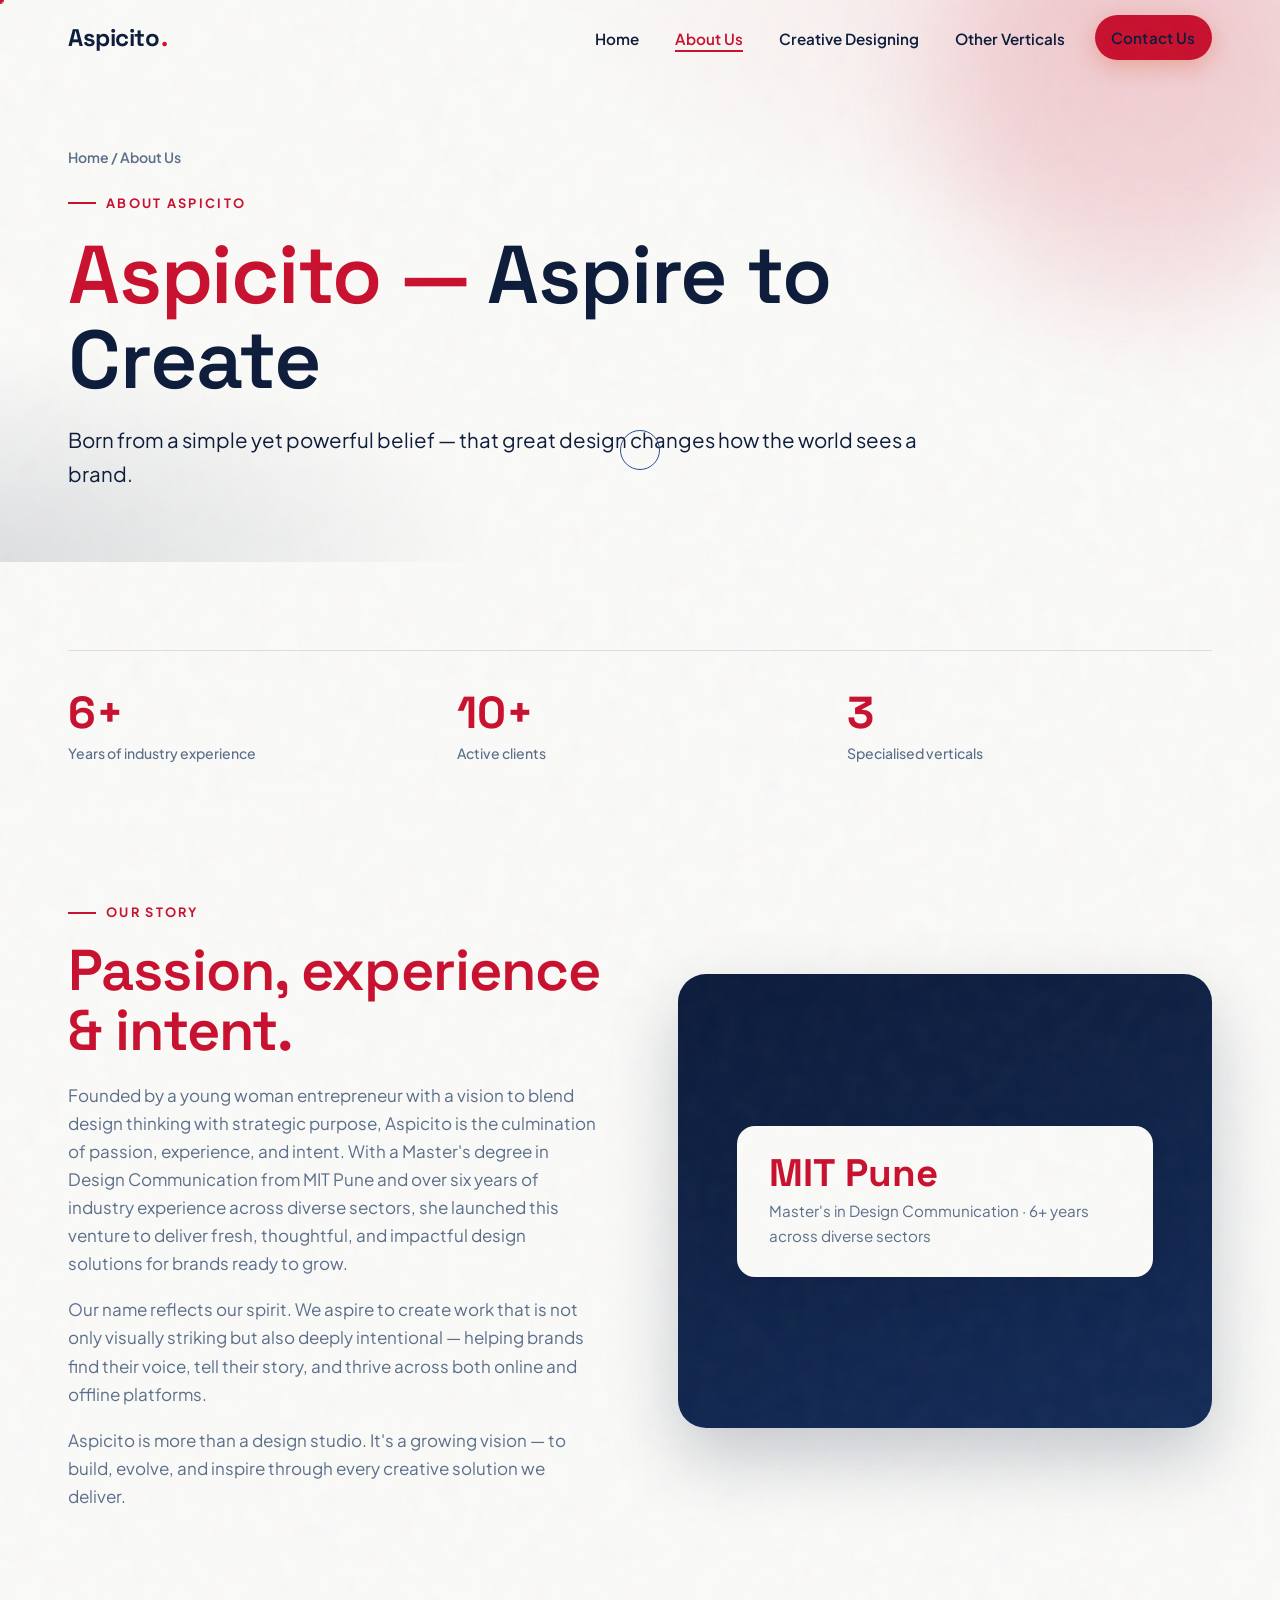
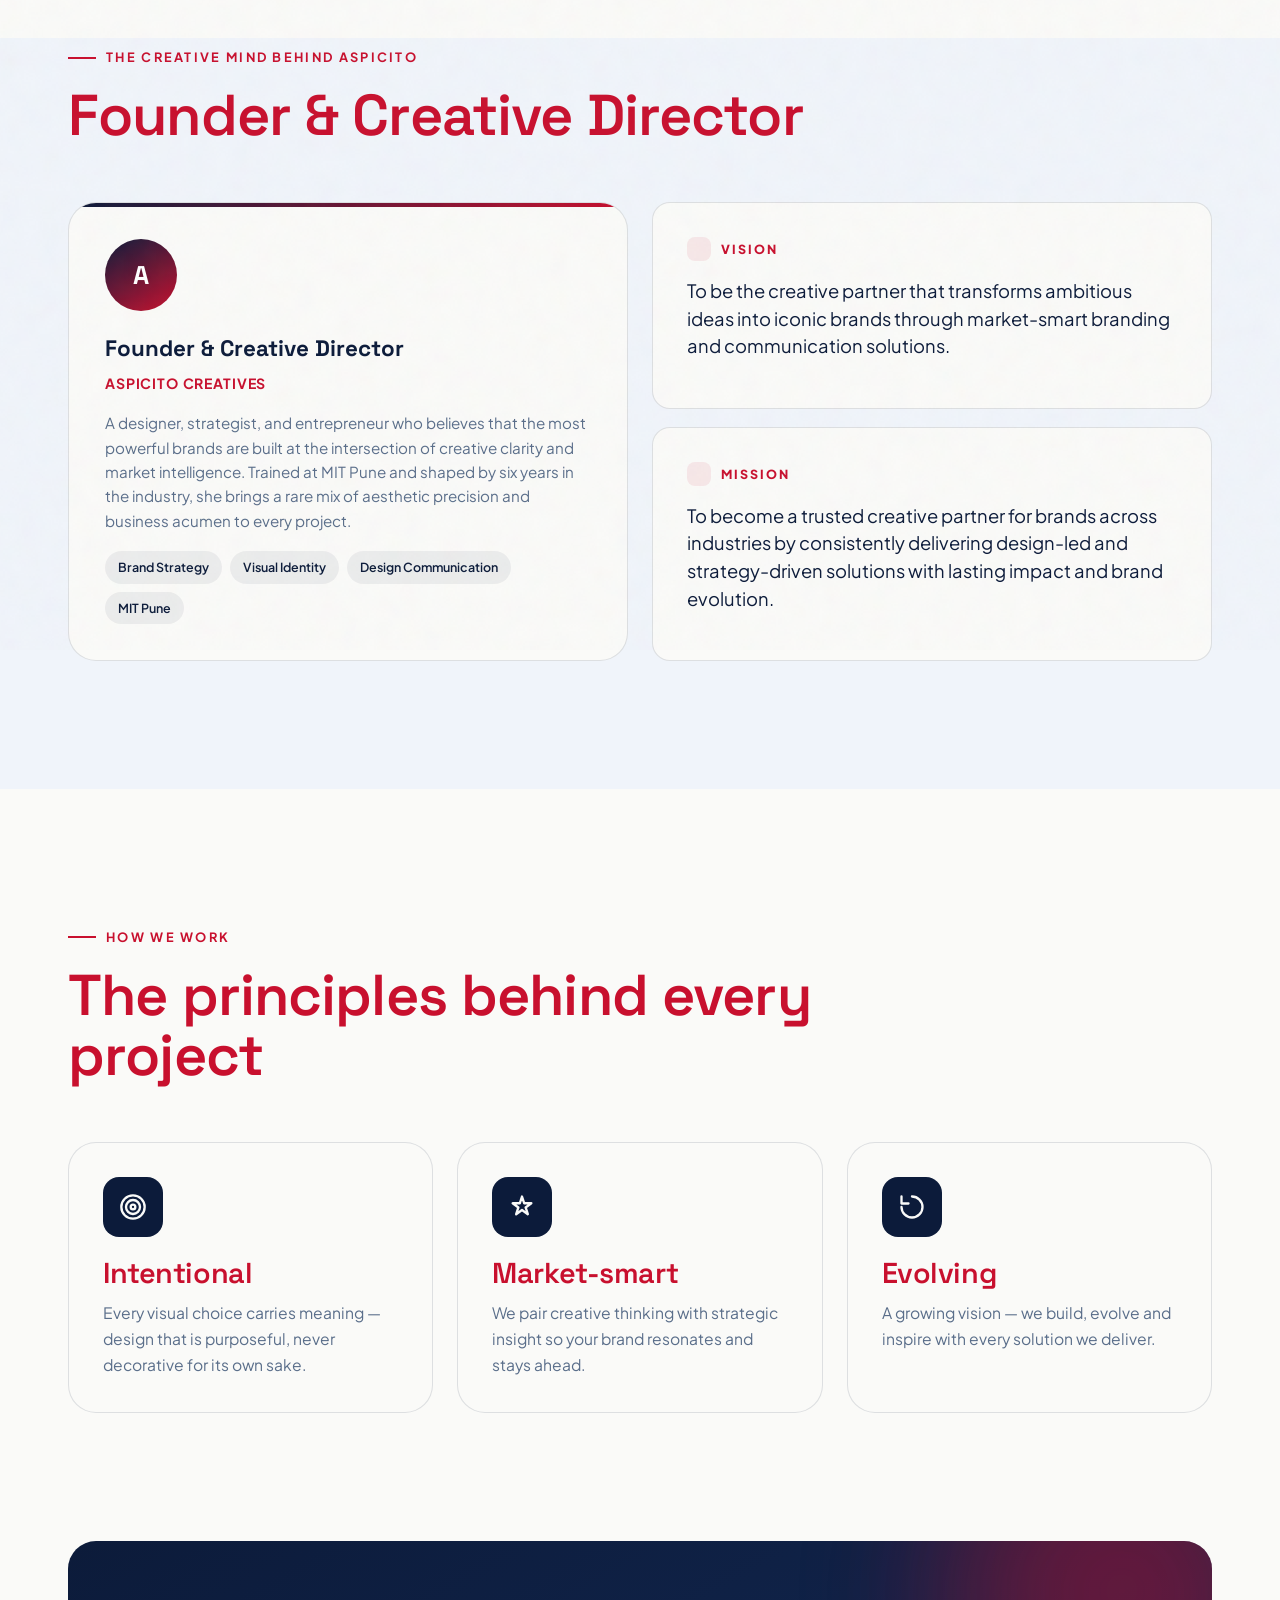
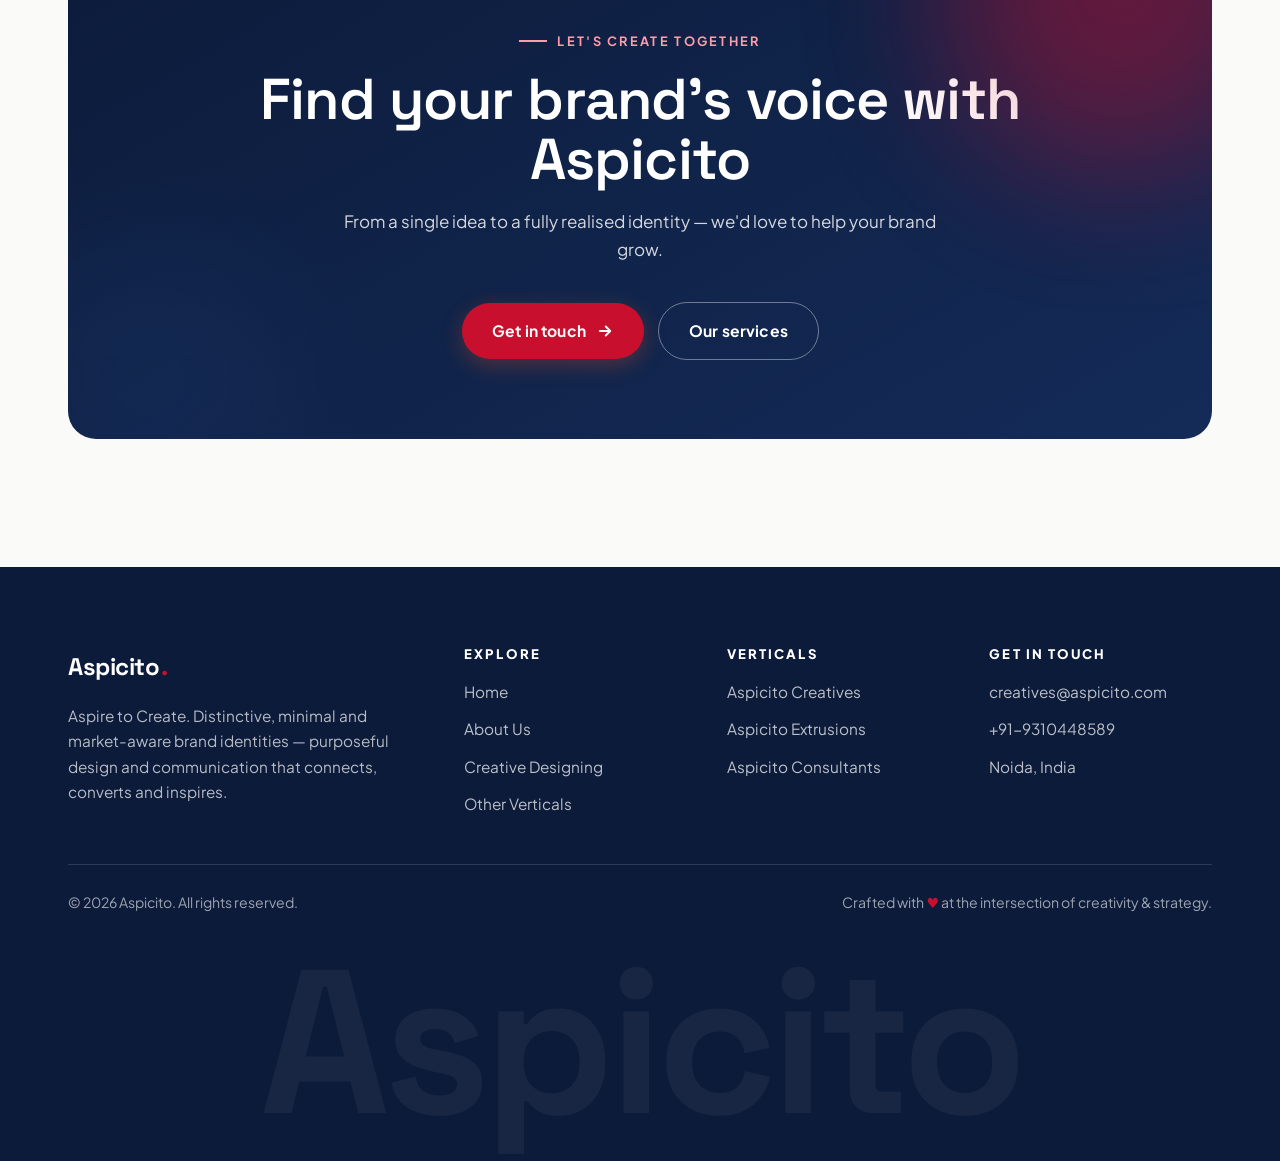
==== commit f38b5275: "Update" ====
--- a/about.html
+++ b/about.html
@@ -57,7 +57,7 @@
     <!-- ═══════════════ FOUNDER STATS ═══════════════ -->
     <section class="section-pad" style="padding-top:clamp(20px,4vw,40px);padding-bottom:0">
       <div class="container">
-        <div class="founder-stats">
+        <div class="founder-stats" style="grid-template-columns:repeat(3,1fr)">
           <div class="founder-stat reveal">
             <div class="fs-num"><span data-count="6" data-suffix="+">6+</span></div>
             <div class="fs-label">Years of industry experience</div>
@@ -67,10 +67,6 @@
             <div class="fs-label">Active clients</div>
           </div>
           <div class="founder-stat reveal" data-delay="2">
-            <div class="fs-num"><span class="static-num" style="font-size:clamp(1.8rem,3vw,2.6rem)">₹2–3L</span></div>
-            <div class="fs-label">Monthly billings</div>
-          </div>
-          <div class="founder-stat reveal" data-delay="3">
             <div class="fs-num"><span data-count="3" data-suffix="">3</span></div>
             <div class="fs-label">Specialised verticals</div>
           </div>
--- a/css/style.css
+++ b/css/style.css
@@ -1,43 +1,43 @@
 /* ============================================================
    Aspicito — Creative Design System
-   Primary:   #301c51 (deep purple)  → body text, primary actions
-   Secondary: #de4e1e (orange)       → headings, secondary actions
-   Base:      #ffffff (white)
-   Built for a design studio portfolio — expressive, kinetic, interactive.
+   Primary:   #0C1B3A (carbon navy)  → body text, primary actions
+   Secondary: #C8102E (crimson)      → headings, secondary actions
+   Base:      #FAFAF8 (warm white)
+   Palette: Carbon Navy × Crimson — timeless, print-perfect, premium.
    ============================================================ */
 
 :root {
-  --primary: #301c51;
-  --primary-600: #3d2569;
-  --primary-700: #251441;
-  --primary-900: #17092e;
-  --primary-300: #6a5191;
-  --primary-soft: rgba(48, 28, 81, 0.06);
-  --primary-soft-2: rgba(48, 28, 81, 0.12);
-
-  --secondary: #de4e1e;
-  --secondary-600: #c8431a;
-  --secondary-300: #ff7a4d;
-  --secondary-soft: rgba(222, 78, 30, 0.08);
-  --secondary-soft-2: rgba(222, 78, 30, 0.16);
-
-  --white: #ffffff;
-  --ink: #301c51;
-  --muted: #6a5d7e;
-  --line: rgba(48, 28, 81, 0.12);
-  --line-strong: rgba(48, 28, 81, 0.2);
-  --bg-tint: #faf8fd;
-  --bg-tint-2: #f4effb;
+  --primary: #0C1B3A;
+  --primary-600: #142B58;
+  --primary-700: #080F24;
+  --primary-900: #040810;
+  --primary-300: #2A4E8E;
+  --primary-soft: rgba(12, 27, 58, 0.06);
+  --primary-soft-2: rgba(12, 27, 58, 0.12);
+
+  --secondary: #C8102E;
+  --secondary-600: #A50D24;
+  --secondary-300: #E83B55;
+  --secondary-soft: rgba(200, 16, 46, 0.08);
+  --secondary-soft-2: rgba(200, 16, 46, 0.16);
+
+  --white: #FAFAF8;
+  --ink: #0C1B3A;
+  --muted: #5A6E8A;
+  --line: rgba(12, 27, 58, 0.12);
+  --line-strong: rgba(12, 27, 58, 0.22);
+  --bg-tint: #F0F4FA;
+  --bg-tint-2: #E4EAF5;
 
   --radius-sm: 10px;
   --radius: 18px;
   --radius-lg: 28px;
   --radius-xl: 40px;
 
-  --shadow-sm: 0 4px 18px rgba(48, 28, 81, 0.08);
-  --shadow-md: 0 14px 40px rgba(48, 28, 81, 0.14);
-  --shadow-lg: 0 30px 70px rgba(48, 28, 81, 0.20);
-  --shadow-brand: 0 20px 50px rgba(222, 78, 30, 0.28);
+  --shadow-sm: 0 4px 18px rgba(12, 27, 58, 0.08);
+  --shadow-md: 0 14px 40px rgba(12, 27, 58, 0.14);
+  --shadow-lg: 0 30px 70px rgba(12, 27, 58, 0.22);
+  --shadow-brand: 0 20px 50px rgba(200, 16, 46, 0.30);
 
   --container: 1240px;
   --header-h: 76px;
@@ -379,8 +379,8 @@
   filter: blur(60px); opacity: .5; z-index: -1;
   animation: float 14s ease-in-out infinite;
 }
-.blob.b1 { width: 420px; height: 420px; background: var(--secondary); top: -120px; right: -80px; opacity:.18; }
-.blob.b2 { width: 380px; height: 380px; background: var(--primary-300); bottom: -140px; left: -100px; opacity:.22; animation-delay: -5s; }
+.blob.b1 { width: 420px; height: 420px; background: var(--secondary); top: -120px; right: -80px; opacity:.14; }
+.blob.b2 { width: 380px; height: 380px; background: var(--primary-300); bottom: -140px; left: -100px; opacity:.18; animation-delay: -5s; }
 @keyframes float {
   0%, 100% { transform: translate(0,0) scale(1); }
   50% { transform: translate(20px, -30px) scale(1.08); }
@@ -785,8 +785,8 @@
 .vertical-card:hover { transform: translateY(-8px); box-shadow: var(--shadow-lg); }
 .vertical-card::before { content:""; position:absolute; inset:0; z-index:-1; transition: transform .6s var(--ease); }
 .vertical-card:hover::before { transform: scale(1.06); }
-.vc-purple::before { background: linear-gradient(150deg, var(--primary), #1d1033); }
-.vc-orange::before { background: linear-gradient(150deg, var(--secondary), #a8330f); }
+.vc-purple::before { background: linear-gradient(150deg, var(--primary), #03091A); }
+.vc-orange::before { background: linear-gradient(150deg, var(--secondary), #7A0819); }
 .vertical-card .vc-tag { font-size:.78rem; letter-spacing:.16em; text-transform:uppercase; font-weight:700; opacity:.8; }
 .vertical-card h3 { color: var(--white); margin: 12px 0 14px; font-size: clamp(1.6rem,3vw,2.2rem); }
 .vertical-card p { color: rgba(255,255,255,0.86); font-size: .98rem; margin-bottom: 22px; }
@@ -824,8 +824,8 @@
   content:""; position:absolute; width:300px; height:300px; border-radius:50%;
   background: var(--secondary); filter: blur(90px); opacity:.4; top:-100px; right:-60px;
 }
-.cta .eyebrow { color: #ffb499; justify-content: center; }
-.cta .eyebrow::before { background:#ffb499; }
+.cta .eyebrow { color: #FF9BAA; justify-content: center; }
+.cta .eyebrow::before { background:#FF9BAA; }
 .cta h2 { color: #fff; position: relative; }
 .cta p { color: rgba(255,255,255,0.82); max-width: 52ch; margin: 18px auto 32px; position: relative; }
 .cta .hero-actions { justify-content: center; position: relative; }
@@ -984,7 +984,7 @@
   display: inline-flex; align-items: center; gap: 9px;
   font-size: .82rem; font-weight: 700; letter-spacing: .04em;
   padding: 8px 16px; border-radius: 100px;
-  background: rgba(222,78,30,.1); border: 1px solid rgba(222,78,30,.3);
+  background: rgba(200,16,46,.08); border: 1px solid rgba(200,16,46,.28);
   color: var(--secondary); margin-bottom: 20px;
 }
 .avail-dot {
@@ -993,8 +993,8 @@
   animation: pulse-dot 2s ease-in-out infinite;
 }
 @keyframes pulse-dot {
-  0%,100% { box-shadow: 0 0 0 0 rgba(222,78,30,.5); }
-  50% { box-shadow: 0 0 0 6px rgba(222,78,30,0); }
+  0%,100% { box-shadow: 0 0 0 0 rgba(200,16,46,.5); }
+  50% { box-shadow: 0 0 0 6px rgba(200,16,46,0); }
 }
 
 /* ============================================================
@@ -1198,9 +1198,9 @@
 }
 .sv-card:hover { transform: translateY(-6px); box-shadow: var(--shadow-lg); }
 .sv-card:hover::before { transform: scale(1.06); }
-.sv-card-1::before { background: linear-gradient(150deg, var(--primary), #1d1033); }
-.sv-card-2::before { background: linear-gradient(150deg, var(--secondary), #a8330f); }
-.sv-card-3::before { background: linear-gradient(150deg, #3d2569, var(--secondary)); }
+.sv-card-1::before { background: linear-gradient(150deg, var(--primary), #03091A); }
+.sv-card-2::before { background: linear-gradient(150deg, var(--secondary), #7A0819); }
+.sv-card-3::before { background: linear-gradient(150deg, #142B58, var(--secondary)); }
 .sv-card .sv-num {
   position: absolute; top: 18px; right: 22px;
   font-family: var(--font-display); font-size: 3.5rem; font-weight: 700;
